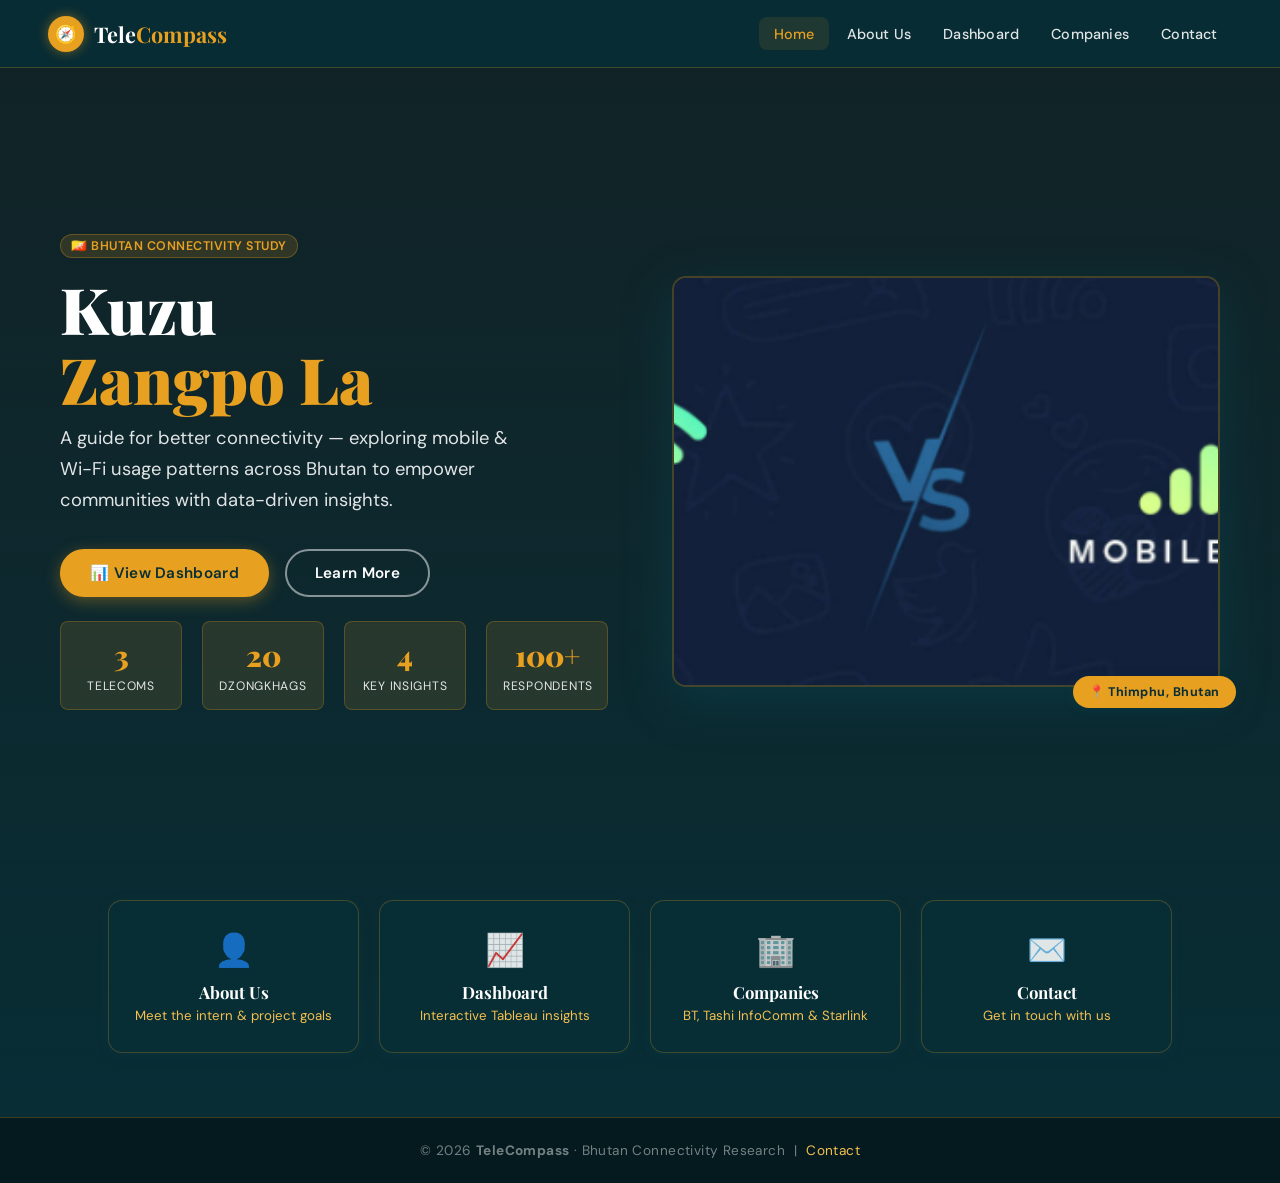
==== html.html @ af961ff7 "Add files via upload" ====
<!DOCTYPE html>
<html lang="en">
<head>
  <meta charset="UTF-8" />
  <meta name="viewport" content="width=device-width, initial-scale=1.0" />
  <title>TeleCompass — Bhutan Connectivity</title>
  <link rel="preconnect" href="https://fonts.googleapis.com" />
  <link rel="preconnect" href="https://fonts.gstatic.com" crossorigin />
  <link href="https://fonts.googleapis.com/css2?family=Playfair+Display:ital,wght@0,400;0,700;0,900;1,400&family=DM+Sans:wght@300;400;500;600&display=swap" rel="stylesheet" />

  <style>
    /* ═══════════════════════════════════════════════════════════
       TeleCompass — Single Page Application
       Aesthetic: Himalayan Altitude · Teal + Saffron + Glass
    ═══════════════════════════════════════════════════════════ */

    :root {
      --teal:        #0d4f5c;
      --teal-light:  #1a7a8a;
      --teal-dark:   #082e36;
      --gold:        #e8a020;
      --gold-light:  #f5c050;
      --cream:       #fdf6ec;
      --white:       #ffffff;
      --text-dark:   #0d1f24;
      --text-mid:    #2a4a52;
      --text-light:  rgba(255,255,255,0.88);
      --glass-bg:    rgba(8,46,54,0.74);
      --glass-border:rgba(232,160,32,0.25);
      --card-bg:     rgba(255,255,255,0.94);
      --shadow-sm:   0 2px 12px rgba(13,79,92,0.18);
      --shadow-md:   0 6px 28px rgba(13,79,92,0.28);
      --shadow-lg:   0 14px 48px rgba(13,79,92,0.38);
      --radius:      14px;
      --radius-sm:   8px;
      --nav-h:       68px;
      --t:           0.3s cubic-bezier(0.4,0,0.2,1);
    }

    *, *::before, *::after { box-sizing: border-box; margin: 0; padding: 0; }
    html { scroll-behavior: smooth; font-size: 16px; }



    
    body {
      font-family: 'DM Sans', sans-serif;
      color: var(--text-dark);
      background: var(--teal-dark);
      min-height: 100vh;
    }

    /* ── Global BG ── */
    .page-bg {
      min-height: 100vh;
      background:
        linear-gradient(to bottom, rgba(23, 27, 28, 0.62) 0%, rgba(8, 46, 54, 0.74) 100%),
        url(https://tse2.mm.bing.net/th/id/OIP.MQwV26GDpGXRkEuAFaYj3AHaE8?rs=1&pid=ImgDetMain&o=7&rm=3)
        center/cover no-repeat fixed;

    }

    /* ══════════════ NAVIGATION ══════════════ */
    nav {
      position: sticky; top: 0; z-index: 1000;
      height: var(--nav-h);
      background: rgba(8,46,54,0.92);
      backdrop-filter: blur(18px);
      -webkit-backdrop-filter: blur(18px);
      border-bottom: 1px solid var(--glass-border);
      display: flex; align-items: center;
      padding: 0 clamp(1rem,5vw,3rem); gap: 2rem;
    }
    .nav-brand {
      display: flex; align-items: center; gap: 0.6rem;
      text-decoration: none; flex-shrink: 0; cursor: pointer;
    }
    .nav-brand .ci {
      width: 36px; height: 36px; background: var(--gold); border-radius: 50%;
      display: flex; align-items: center; justify-content: center;
      font-size: 1.1rem; box-shadow: 0 0 12px rgba(232,160,32,0.45);
      transition: transform var(--t), box-shadow var(--t);
    }
    .nav-brand:hover .ci { transform: rotate(45deg); box-shadow: 0 0 22px rgba(232,160,32,0.7); }
    .nav-brand span { font-family:'Playfair Display',serif; font-size:1.35rem; font-weight:700; color:var(--white); }
    .nav-brand span em { color:var(--gold); font-style:normal; }

    .nav-links { display:flex; gap:0.2rem; list-style:none; margin-left:auto; align-items:center; }
    .nav-links li button {
      display:block; padding:0.45rem 0.9rem; color:var(--text-light);
      background:none; border:none; font-family:'DM Sans',sans-serif;
      font-size:0.9rem; font-weight:500;
      border-radius:var(--radius-sm); transition:color var(--t),background var(--t);
      cursor:pointer; letter-spacing:0.015em;
    }
    .nav-links li button:hover,
    .nav-links li button.active { color:var(--gold); background:rgba(232,160,32,0.1); }

    .nav-toggle {
      display:none; flex-direction:column; gap:5px; cursor:pointer;
      margin-left:auto; padding:6px; background:none; border:none;
    }
    .nav-toggle span { display:block; width:24px; height:2px; background:var(--white); border-radius:2px; transition:all var(--t); }

    /* ══════════════ PAGE SECTIONS ══════════════ */
    .page { display:none; animation: fadeUp 0.55s ease both; }
    .page.active { display:block; }

    @keyframes fadeUp {
      from { opacity:0; transform:translateY(22px); }
      to   { opacity:1; transform:translateY(0); }
    }

    .section {
      padding: clamp(3rem,7vw,5rem) clamp(1rem,5vw,3rem);
      max-width: 1160px; margin: 0 auto; width: 100%;
    }

    .page-hero {
      padding: clamp(3rem,6vw,4.5rem) clamp(1rem,5vw,3rem) 2rem;
      max-width: 1160px; margin: 0 auto;
    }

    .section-title {
      font-family:'Playfair Display',serif;
      font-size: clamp(1.8rem,4vw,2.8rem);
      font-weight:700; color:var(--white); margin-bottom:0.5rem; line-height:1.2;
    }

    .divider { width:56px; height:3px; background:linear-gradient(90deg,var(--gold),var(--gold-light)); border-radius:2px; margin-bottom:2rem; }

    /* ══════════════ CARDS ══════════════ */
    .glass-card {
      background: var(--glass-bg);
      border: 1px solid var(--glass-border);
      border-radius: var(--radius);
      backdrop-filter: blur(12px); -webkit-backdrop-filter: blur(12px);
      padding: clamp(1.5rem,4vw,2.5rem);
      box-shadow: var(--shadow-md); color: var(--text-light);
      transition: transform var(--t), box-shadow var(--t);
    }
    .glass-card:hover { transform:translateY(-4px); box-shadow:var(--shadow-lg); }

    .white-card {
      background: var(--card-bg); border-radius: var(--radius);
      padding: clamp(1.5rem,4vw,2.5rem); box-shadow: var(--shadow-md); color:var(--text-dark);
      transition: transform var(--t), box-shadow var(--t);
    }
    .white-card:hover { transform:translateY(-4px); box-shadow:var(--shadow-lg); }

    /* ══════════════ BUTTONS ══════════════ */
    .btn {
      display:inline-flex; align-items:center; gap:0.5rem;
      padding:0.75rem 1.75rem; font-family:'DM Sans',sans-serif;
      font-size:0.95rem; font-weight:600; border-radius:50px;
      text-decoration:none; cursor:pointer; border:2px solid transparent;
      transition:all var(--t); letter-spacing:0.02em;
    }
    .btn-gold { background:var(--gold); color:var(--teal-dark); border-color:var(--gold); box-shadow:0 4px 16px rgba(232,160,32,0.35); }
    .btn-gold:hover { background:var(--gold-light); border-color:var(--gold-light); transform:translateY(-2px); box-shadow:0 8px 24px rgba(232,160,32,0.5); }
    .btn-outline { background:transparent; color:var(--white); border-color:rgba(255,255,255,0.5); }
    .btn-outline:hover { background:rgba(255,255,255,0.1); border-color:var(--gold); color:var(--gold); transform:translateY(-2px); }
    .btn-teal { background:var(--teal-light); color:var(--white); border-color:var(--teal-light); }
    .btn-teal:hover { background:var(--teal); border-color:var(--teal); transform:translateY(-2px); }

    /* ══════════════ BADGE ══════════════ */
    .badge {
      display:inline-block; padding:0.2rem 0.65rem;
      background:rgba(232,160,32,0.15); color:var(--gold);
      border:1px solid rgba(232,160,32,0.3); border-radius:50px;
      font-size:0.78rem; font-weight:600; letter-spacing:0.04em; text-transform:uppercase;
    }

    /* ══════════════ STATS ══════════════ */
    .stat-row { display:flex; gap:1.25rem; flex-wrap:wrap; margin:1.5rem 0; }
    .stat-box {
      flex:1; min-width:110px; background:rgba(232,160,32,0.12);
      border:1px solid rgba(232,160,32,0.25); border-radius:var(--radius-sm);
      padding:0.9rem 1rem; text-align:center;
    }
    .stat-box .num { font-family:'Playfair Display',serif; font-size:1.8rem; font-weight:900; color:var(--gold); display:block; }
    .stat-box .lbl { font-size:0.76rem; color:var(--text-light); text-transform:uppercase; letter-spacing:0.06em; }

    /* ══════════════ HIGHLIGHT LIST ══════════════ */
    .highlight-list { list-style:none; display:flex; flex-direction:column; gap:0.85rem; }
    .highlight-list li { display:flex; align-items:flex-start; gap:0.75rem; font-size:0.97rem; line-height:1.55; color:var(--text-mid); }
    .highlight-list li::before { content:'◆'; color:var(--gold); font-size:0.65rem; margin-top:0.42rem; flex-shrink:0; }

    /* ══════════════ TWO-COL ══════════════ */
    .two-col { display:grid; grid-template-columns:1fr 1fr; gap:2rem; }

    /* ══════════════ HERO ══════════════ */
    .hero {
      min-height: calc(100vh - var(--nav-h));
      display:flex; align-items:center;
      padding: clamp(3rem,8vw,6rem) clamp(1rem,5vw,3rem);
    }
    .hero-inner {
      max-width:1160px; margin:0 auto; width:100%;
      display:grid; grid-template-columns:1fr 1fr; gap:4rem; align-items:center;
    }
    .hero-text h1 {
      font-family:'Playfair Display',serif;
      font-size:clamp(2.5rem,6vw,4rem); font-weight:900;
      color:var(--white); line-height:1.1; margin-bottom:0.5rem;
    }
    .hero-text h1 em { color:var(--gold); font-style:normal; display:block; }
    .hero-text .subtitle { font-size:clamp(1rem,2vw,1.15rem); color:var(--text-light); margin-bottom:2rem; line-height:1.7; max-width:460px; }
    .hero-image { position:relative; }
    .hero-image img { width:100%; border-radius:var(--radius); box-shadow:var(--shadow-lg); object-fit:cover; aspect-ratio:4/3; border:2px solid var(--glass-border); }
    .hero-image .img-caption {
      position:absolute; bottom:-1rem; right:-1rem;
      background:var(--gold); color:var(--teal-dark);
      padding:0.5rem 1rem; border-radius:50px; font-size:0.78rem;
      font-weight:700; letter-spacing:0.04em; box-shadow:var(--shadow-sm);
    }

    /* ══════════════ QUICK-LINKS GRID ══════════════ */
    .qlinks { display:grid; grid-template-columns:repeat(auto-fit,minmax(200px,1fr)); gap:1.25rem; }
    .qlink-card {
      background:var(--glass-bg); border:1px solid var(--glass-border);
      border-radius:var(--radius); backdrop-filter:blur(12px);
      padding:1.75rem 1.5rem; text-align:center; cursor:pointer;
      box-shadow:var(--shadow-sm); transition:transform var(--t),box-shadow var(--t),background var(--t);
      color:var(--text-light); text-decoration:none; display:block;
    }
    .qlink-card:hover { transform:translateY(-5px); box-shadow:var(--shadow-lg); background:rgba(8,46,54,0.88); }
    .qlink-card .q-icon { font-size:2rem; margin-bottom:0.6rem; }
    .qlink-card .q-title { font-family:'Playfair Display',serif; font-size:1.05rem; font-weight:700; color:var(--white); margin-bottom:0.3rem; }
    .qlink-card .q-sub { font-size:0.83rem; color:var(--gold-light); }

    /* ══════════════ COMPANY CARDS ══════════════ */
    .company-grid { display:grid; grid-template-columns:repeat(auto-fit,minmax(270px,1fr)); gap:1.5rem; margin-bottom:2.5rem; }
    .company-card {
      background:var(--card-bg); border-radius:var(--radius);
      padding:1.75rem; box-shadow:var(--shadow-sm); border-top:4px solid var(--gold);
      transition:transform var(--t),box-shadow var(--t);
    }
    .company-card:hover { transform:translateY(-5px); box-shadow:var(--shadow-md); }
    .company-card .co-icon {
      width:52px; height:52px;
      background:linear-gradient(135deg,var(--teal),var(--teal-light));
      border-radius:12px; display:flex; align-items:center; justify-content:center;
      font-size:1.5rem; margin-bottom:1rem; box-shadow:var(--shadow-sm);
    }
    .company-card h3 { font-family:'Playfair Display',serif; font-size:1.1rem; font-weight:700; color:var(--teal-dark); margin-bottom:0.4rem; }
    .company-card p { font-size:0.88rem; color:var(--text-mid); line-height:1.55; }
    .tag-row { display:flex; gap:0.45rem; flex-wrap:wrap; margin-top:1rem; padding-top:1rem; border-top:1px solid rgba(13,79,92,0.1); }

    /* ══════════════ TABLEAU ══════════════ */
    .tableau-wrapper {
      width:100%; border-radius:var(--radius); overflow:hidden;
      box-shadow:var(--shadow-lg); border:1px solid var(--glass-border);
      background:var(--white); min-height:600px;
    }
    .tableau-wrapper iframe { width:100%; height:600px; border:none; display:block; }

    /* ══════════════ FORMS ══════════════ */
    .form-group { display:flex; flex-direction:column; gap:0.4rem; margin-bottom:1.2rem; }
    .form-group label { font-size:0.82rem; font-weight:600; color:var(--teal); text-transform:uppercase; letter-spacing:0.06em; }
    .form-group input,.form-group select,.form-group textarea {
      padding:0.75rem 1rem; border:1.5px solid rgba(13,79,92,0.2);
      border-radius:var(--radius-sm); font-family:'DM Sans',sans-serif;
      font-size:0.95rem; color:var(--text-dark); background:rgba(255,255,255,0.85);
      outline:none; transition:border-color var(--t),box-shadow var(--t);
    }
    .form-group input:focus,.form-group select:focus,.form-group textarea:focus {
      border-color:var(--teal-light); box-shadow:0 0 0 3px rgba(26,122,138,0.15); background:var(--white);
    }
    .form-group textarea { resize:vertical; min-height:120px; }
    .radio-group { display:flex; flex-direction:column; gap:0.5rem; }
    .radio-group label { display:flex; align-items:center; gap:0.6rem; font-size:0.93rem; color:var(--text-dark); font-weight:400; text-transform:none; letter-spacing:0; cursor:pointer; }
    .radio-group input { accent-color:var(--teal-light); }
    .success-msg {
      display:none; background:rgba(13,79,92,0.08); border:1.5px solid var(--teal-light);
      border-radius:var(--radius-sm); padding:0.9rem 1.2rem; color:var(--teal);
      font-weight:500; font-size:0.95rem; margin-top:1rem;
    }

    /* ══════════════ TABLE ══════════════ */
    .comp-table { width:100%; border-collapse:collapse; font-size:0.9rem; color:var(--text-light); min-width:520px; }
    .comp-table thead tr { border-bottom:1px solid var(--glass-border); }
    .comp-table th { text-align:left; padding:0.65rem 1rem; color:var(--gold); font-weight:600; text-transform:uppercase; font-size:0.76rem; letter-spacing:0.06em; }
    .comp-table td { padding:0.65rem 1rem; border-bottom:1px solid rgba(255,255,255,0.06); }

    /* ══════════════ VIZ STAT CARDS ══════════════ */
    .viz-grid { display:grid; grid-template-columns:repeat(auto-fit,minmax(170px,1fr)); gap:1rem; margin-bottom:2rem; }
    .viz-card { background:var(--card-bg); border-radius:var(--radius-sm); padding:1.25rem; text-align:center; border-top:3px solid var(--gold); }
    .viz-card .vnum { font-family:'Playfair Display',serif; font-size:2rem; font-weight:900; color:var(--teal-dark); }
    .viz-card .vlbl { font-size:0.8rem; color:var(--text-mid); text-transform:uppercase; letter-spacing:0.05em; margin-top:0.2rem; }

    /* ══════════════ FOOTER ══════════════ */
    footer {
      background:rgba(5,26,30,0.96); border-top:1px solid var(--glass-border);
      padding:1.5rem clamp(1rem,5vw,3rem); text-align:center;
      color:rgba(255,255,255,0.45); font-size:0.85rem; letter-spacing:0.03em;
    }
    footer span { color:var(--gold-light); cursor:pointer; }
    footer span:hover { color:var(--gold); text-decoration:underline; }

    /* ══════════════ RESPONSIVE ══════════════ */
    @media(max-width:900px){
      .hero-inner { grid-template-columns:1fr; gap:2.5rem; }
      .two-col { grid-template-columns:1fr; }
    }
    @media(max-width:680px){
      .nav-links {
        display:none; flex-direction:column;
        position:absolute; top:var(--nav-h); left:0; right:0;
        background:rgba(8,46,54,0.97); padding:1rem;
        border-bottom:1px solid var(--glass-border); gap:0.15rem;
      }
      .nav-links.open { display:flex; }
      .nav-links li button { padding:0.75rem 1rem; font-size:1rem; width:100%; text-align:left; }
      .nav-toggle { display:flex; }
      nav { position:relative; }
    }

    /* scroll padding for sticky nav */
    html { scroll-padding-top: var(--nav-h); }
  </style>
</head>
<body>
<div class="page-bg">

  <!-- ══════════════ NAVBAR ══════════════ -->
  <nav id="mainNav">
    <div class="nav-brand" onclick="showPage('home')">
      <div class="ci">🧭</div>
      <span>Tele<em>Compass</em></span>
    </div>

    <button class="nav-toggle" id="navToggle" aria-label="Toggle menu">
      <span></span><span></span><span></span>
    </button>

    <ul class="nav-links" id="navLinks">
        <li><button onclick="showPage('home')" id="nav-home" class="active">Home</button></li>
        <li><button onclick="showPage('about')" id="nav-about">About Us</button></li>
        <li><button onclick="showPage('dashboard')" id="nav-dashboard">Dashboard</button></li>
        <li><button onclick="showPage('company')" id="nav-company">Companies</button></li>
        <li><button onclick="showPage('contact')" id="nav-contact">Contact</button></li>
    </ul>
  </nav>

  <main>

    <!-- ══════════════ HOME PAGE ══════════════ -->
    <div class="page active" id="page-home">

      <section class="hero">
        <div class="hero-inner">
          <div class="hero-text">
            <span class="badge" style="margin-bottom:1rem; display:inline-block;">🇧🇹 Bhutan Connectivity Study</span>
            <h1>Kuzu <em>Zangpo La</em></h1>
            <p class="subtitle">A guide for better connectivity — exploring mobile &amp; Wi-Fi usage patterns across Bhutan to empower communities with data-driven insights.</p>
            <div style="display:flex; gap:1rem; flex-wrap:wrap;">
              <button class="btn btn-gold" onclick="showPage('dashboard')">📊 View Dashboard</button>
              <button class="btn btn-outline" onclick="showPage('about')">Learn More</button>
            </div>
            <div class="stat-row">
              <div class="stat-box"><span class="num">3</span><span class="lbl">Telecoms</span></div>
              <div class="stat-box"><span class="num">20</span><span class="lbl">Dzongkhags</span></div>
              <div class="stat-box"><span class="num">4</span><span class="lbl">Key Insights</span></div>
              <div class="stat-box"><span class="num">100+</span><span class="lbl">Respondents</span></div>
            </div>
          </div>
        <div class="hero-image">
            <img src="img3.png" alt="teleBhutan">
            <div class="img-caption">📍 Thimphu, Bhutan</div>
            </div>
        </div>
      </section>

      <section class="section" style="padding-top:0; padding-bottom:4rem;">
        <div class="qlinks">
          <div class="qlink-card" onclick="showPage('about')">
            <div class="q-icon">👤</div>
            <div class="q-title">About Us</div>
            <div class="q-sub">Meet the intern &amp; project goals</div>
          </div>
          <div class="qlink-card" onclick="showPage('dashboard')">
            <div class="q-icon">📈</div>
            <div class="q-title">Dashboard</div>
            <div class="q-sub">Interactive Tableau insights</div>
          </div>
          <div class="qlink-card" onclick="showPage('company')">
            <div class="q-icon">🏢</div>
            <div class="q-title">Companies</div>
            <div class="q-sub">BT, Tashi InfoComm &amp; Starlink</div>
          </div>
          <div class="qlink-card" onclick="showPage('contact')">
            <div class="q-icon">✉️</div>
            <div class="q-title">Contact</div>
            <div class="q-sub">Get in touch with us</div>
          </div>
        </div>
      </section>
    </div>

    <!-- ══════════════ ABOUT PAGE ══════════════ -->
    <div class="page" id="page-about">
      <div class="page-hero">
        <span class="badge">👤 About Us</span>
        <h1 class="section-title" style="margin-top:0.75rem;">Meet the Project</h1>
        <div class="divider"></div>
      </div>

      <section class="section" style="padding-top:0;">
        <div class="two-col">

          <!-- About Me Glass Card -->
          <div class="glass-card">
            <div style="display:flex; align-items:center; gap:1rem; margin-bottom:1.5rem;">
              <div style="width:60px;height:60px;border-radius:50%;background:linear-gradient(135deg,var(--gold),var(--gold-light));display:flex;align-items:center;justify-content:center;font-size:1.6rem;flex-shrink:0;box-shadow:0 0 16px rgba(232,160,32,0.4);">🎓</div>
              <div>
                <div style="font-family:'Playfair Display',serif;font-size:1.3rem;font-weight:700;color:var(--white);">Intern Researcher</div>
                <div style="color:var(--gold-light);font-size:0.82rem;letter-spacing:0.04em;text-transform:uppercase;">Connectivity &amp; Analytics Division</div>
              </div>
            </div>
            <p style="line-height:1.75;margin-bottom:1.2rem;color:var(--text-light);">
              As part of an internship programme, this project investigates the current state of telecommunications and internet connectivity across Bhutan. The work combines survey data, field observations, and interactive visualisations to surface actionable insights for policymakers, service providers, and communities alike.
            </p>
            <p style="line-height:1.75;color:var(--text-light);">
              Guided by the principle of <em style="color:var(--gold-light);">Gross National Happiness</em>, the research aims to bridge the digital divide and ensure equitable access to modern connectivity throughout all 20 dzongkhags — from bustling Thimphu to the most remote highland villages.
            </p>
            <div class="stat-row" style="margin-top:1.75rem;">
              <div class="stat-box"><span class="num">20</span><span class="lbl">Dzongkhags</span></div>
              <div class="stat-box"><span class="num">500+</span><span class="lbl">Respondents</span></div>
              <div class="stat-box"><span class="num">2026</span><span class="lbl">Study Year</span></div>
            </div>
          </div>

          <!-- Project Highlights White Card -->
          <div class="white-card">
            <div style="display:flex;align-items:center;gap:0.75rem;margin-bottom:1.5rem;">
              <div style="width:44px;height:44px;border-radius:10px;background:linear-gradient(135deg,var(--teal),var(--teal-light));display:flex;align-items:center;justify-content:center;font-size:1.2rem;">🏔️</div>
              <h2 style="font-family:'Playfair Display',serif;font-size:1.4rem;color:var(--teal-dark);">Project Highlights</h2>
            </div>
            <ul class="highlight-list">
              <li><div><strong style="display:block;margin-bottom:0.2rem;color:var(--teal-dark);">Understanding Mobile &amp; Wi-Fi Usage Patterns</strong>Mapping how citizens across urban and rural Bhutan access the internet — what devices they use, how frequently, and for what purposes.</div></li>
              <li><div><strong style="display:block;margin-bottom:0.2rem;color:var(--teal-dark);">Analysing Customer Satisfaction</strong>Measuring satisfaction levels with service quality, network reliability, and pricing across Bhutan Telecom, Tashi InfoComm, and Starlink.</div></li>
              <li><div><strong style="display:block;margin-bottom:0.2rem;color:var(--teal-dark);">Creating a Responsive Dashboard for Insights</strong>Building an interactive Tableau-powered dashboard that enables stakeholders to explore data visually, filter by region, and spot trends at a glance.</div></li>
              <li><div><strong style="display:block;margin-bottom:0.2rem;color:var(--teal-dark);">Sharing Recommendations for Better Connectivity</strong>Translating data into practical recommendations — from infrastructure expansion priorities to customer experience improvements and policy proposals.</div></li>
            </ul>
            <div style="margin-top:2rem;padding-top:1.25rem;border-top:1px solid rgba(13,79,92,0.1);">
              <button class="btn btn-teal" onclick="showPage('dashboard')" style="font-size:0.9rem;">📊 Explore the Dashboard →</button>
            </div>
          </div>

        </div>
      </section>

      <section class="section" style="padding-top:0;padding-bottom:4rem;">
        <div class="glass-card" style="text-align:center;padding:2.5rem;">
          <div style="font-size:2.5rem;margin-bottom:1rem;">🧭</div>
          <h2 style="font-family:'Playfair Display',serif;font-size:1.7rem;color:var(--white);margin-bottom:0.75rem;">Our Mission</h2>
          <p style="max-width:640px;margin:0 auto;color:var(--text-light);line-height:1.75;font-size:1rem;">
            To provide Bhutan's telecom ecosystem with a clear, data-driven compass — helping every stakeholder navigate toward a more connected, equitable, and prosperous digital future in harmony with the values of Gross National Happiness.
          </p>
        </div>
      </section>
    </div>

    <!-- ══════════════ DASHBOARD PAGE ══════════════ -->
    <div class="page" id="page-dashboard">
      <div class="page-hero">
        <span class="badge">📊 Live Analytics</span>
        <h1 class="section-title" style="margin-top:0.75rem;">Connectivity Dashboard</h1>
        <p style="color:var(--text-light);margin-bottom:0.5rem;">Explore Bhutan's mobile &amp; Wi-Fi usage patterns, satisfaction scores, and coverage data through our interactive Tableau visualisation.</p>
        <div class="divider"></div>
      </div>

      <section class="section" style="padding-top:0; max-width:1300px;">
        <div class="viz-grid">
          <div class="viz-card"><div class="vnum">74%</div><div class="vlbl">Mobile Internet Penetration</div></div>
          <div class="viz-card"><div class="vnum">3.8★</div><div class="vlbl">Avg. Customer Satisfaction</div></div>
          <div class="viz-card"><div class="vnum">61%</div><div class="vlbl">Urban Wi-Fi Coverage</div></div>
          <div class="viz-card"><div class="vnum">29%</div><div class="vlbl">Rural Broadband Access</div></div>
          <div class="viz-card"><div class="vnum">3</div><div class="vlbl">Active Telecom Providers</div></div>
        </div>

        <div class="glass-card" style="padding:1.5rem;margin-bottom:2rem;">
          <div style="display:flex;align-items:center;justify-content:space-between;margin-bottom:1.25rem;flex-wrap:wrap;gap:0.75rem;">
            <div>
              <h2 style="font-family:'Playfair Display',serif;font-size:1.35rem;color:var(--white);">📡 Bhutan Connectivity — Interactive View</h2>
              <p style="color:var(--text-light);font-size:0.88rem;margin-top:0.2rem;">Powered by Tableau Public · Use filters to drill down by region, provider, or metric</p>
            </div>
            <span class="badge">Live Data</span>
          </div>
          <div class="tableau-wrapper">

            <iframe
              src="https://public.tableau.com/views/internetservicedashboard2/Story1?:showVizHome=no&:embed=y"
              title="Bhutan Connectivity Dashboard"
              allowfullscreen>
            </iframe>
          </div>
          <p style="color:rgba(255,255,255,0.4);font-size:0.76rem;margin-top:0.75rem;text-align:right;">ⓘ Replace the iframe src with your published Tableau Public workbook URL.</p>
        </div>

        <h2 class="section-title" style="font-size:1.5rem;margin-bottom:1.5rem;">Key Findings</h2>
        <div style="display:grid;grid-template-columns:repeat(auto-fit,minmax(240px,1fr));gap:1.25rem;padding-bottom:4rem;">
          <div class="white-card"><div style="font-size:1.75rem;margin-bottom:0.75rem;">📱</div><h3 style="font-family:'Playfair Display',serif;color:var(--teal-dark);margin-bottom:0.5rem;">Mobile Dominance</h3><p style="font-size:0.9rem;color:var(--text-mid);line-height:1.6;">Over 74% of Bhutanese access the internet primarily via mobile devices, with 4G/LTE being the most used standard in urban centres.</p></div>
          <div class="white-card"><div style="font-size:1.75rem;margin-bottom:0.75rem;">🌄</div><h3 style="font-family:'Playfair Display',serif;color:var(--teal-dark);margin-bottom:0.5rem;">Rural Gap</h3><p style="font-size:0.9rem;color:var(--text-mid);line-height:1.6;">Rural broadband access remains at 29%, revealing a significant urban-rural divide that Starlink's satellite service may help bridge in remote dzongkhags.</p></div>
          <div class="white-card"><div style="font-size:1.75rem;margin-bottom:0.75rem;">⭐</div><h3 style="font-family:'Playfair Display',serif;color:var(--teal-dark);margin-bottom:0.5rem;">Satisfaction Trends</h3><p style="font-size:0.9rem;color:var(--text-mid);line-height:1.6;">Average satisfaction scores hover around 3.8/5, with network reliability and affordable pricing cited as the top improvement priorities.</p></div>
          <div class="white-card"><div style="font-size:1.75rem;margin-bottom:0.75rem;">🚀</div><h3 style="font-family:'Playfair Display',serif;color:var(--teal-dark);margin-bottom:0.5rem;">Growth Opportunity</h3><p style="font-size:0.9rem;color:var(--text-mid);line-height:1.6;">With Bhutan's Digital Drukyul initiative, strong government support exists for expanding fibre and 5G infrastructure, presenting a clear growth runway.</p></div>
        </div>
      </section>
    </div>

    <!-- ══════════════ COMPANY PAGE ══════════════ -->
    <div class="page" id="page-company">
      <div class="page-hero">
        <span class="badge">🏢 Telecom Providers</span>
        <h1 class="section-title" style="margin-top:0.75rem;">Bhutan's Telecom Landscape</h1>
        <p style="color:var(--text-light);margin-bottom:0.5rem;">Three key players shaping connectivity across the Kingdom of Bhutan.</p>
        <div class="divider"></div>
      </div>

      <section class="section" style="padding-top:0;">
        <div class="company-grid">

          <article class="company-card">
            <div class="co-icon">📡</div>
            <h3>Bhutan Telecom Limited</h3>
            <span class="badge" style="margin-bottom:0.75rem;display:inline-block;">State-Owned · Est. 2000</span>
            <p>The national telecommunications company and primary internet service provider in Bhutan. Bhutan Telecom offers fixed-line, mobile (B-Mobile), and broadband services across all 20 dzongkhags, with the widest infrastructure network in the country.</p>
            <div class="tag-row"><span class="badge">4G LTE</span><span class="badge">Fibre</span><span class="badge">Fixed-Line</span></div>
          </article>

          <article class="company-card">
            <div class="co-icon">📶</div>
            <h3>Tashi InfoComm Pvt Ltd</h3>
            <span class="badge" style="margin-bottom:0.75rem;display:inline-block;">Private · Est. 2008</span>
            <p>Bhutan's first and only private telecom operator, operating under the brand <em>TashiCell</em>. Tashi InfoComm has driven competitive pricing and expanded mobile services, particularly in urban areas such as Thimphu and Phuentsholing.</p>
            <div class="tag-row"><span class="badge">4G LTE</span><span class="badge">TashiCell</span><span class="badge">Competitive Pricing</span></div>
          </article>

          <article class="company-card">
            <div class="co-icon">🛸</div>
            <h3>Starlink</h3>
            <span class="badge" style="margin-bottom:0.75rem;display:inline-block;">Global · SpaceX LEO Satellite</span>
            <p>SpaceX's low-Earth orbit satellite internet service, increasingly available in Bhutan as an alternative for remote and high-altitude areas. Starlink offers high-speed, low-latency connectivity ideal for Bhutan's mountainous terrain.</p>
            <div class="tag-row"><span class="badge">Satellite</span><span class="badge">Rural Focus</span><span class="badge">LEO</span></div>
          </article>

        </div>

        <!-- Comparison Table -->
        <div class="glass-card" style="overflow-x:auto;margin-bottom:2.5rem;">
          <h2 style="font-family:'Playfair Display',serif;font-size:1.3rem;color:var(--white);margin-bottom:1.25rem;">Quick Comparison</h2>
          <table class="comp-table">
            <thead><tr>
              <th>Provider</th><th>Type</th><th>Coverage</th><th>Strength</th>
            </tr></thead>
            <tbody>
              <tr><td><strong>Bhutan Telecom</strong></td><td>State / Mobile / Fixed</td><td>Nationwide</td><td>Widest infrastructure</td></tr>
              <tr><td><strong>Tashi InfoComm</strong></td><td>Private / Mobile</td><td>Urban + growing rural</td><td>Competitive pricing</td></tr>
              <tr><td><strong>Starlink</strong></td><td>Satellite</td><td>Remote / High-altitude</td><td>Low-latency satellite</td></tr>
            </tbody>
          </table>
        </div>

        <!-- Quiz Form -->
        <div class="white-card" style="margin-bottom:4rem;">
          <div style="display:flex;align-items:center;gap:0.75rem;margin-bottom:0.5rem;">
            <div style="width:40px;height:40px;background:var(--gold);border-radius:10px;display:flex;align-items:center;justify-content:center;font-size:1.1rem;">🗺️</div>
            <h2 style="font-family:'Playfair Display',serif;font-size:1.4rem;color:var(--teal-dark);">Help Us Find Your Best Provider</h2>
          </div>
          <p style="color:var(--text-mid);font-size:0.9rem;margin-bottom:1.75rem;">Answer three quick questions and we'll suggest the most suitable telecom option for you.</p>

          <div class="two-col" style="gap:1.5rem;">
            <div class="form-group">
              <label>Your Location</label>
              <div class="radio-group">
                <label><input type="radio" name="location" value="urban" /> Urban area (Thimphu, Phuentsholing, etc.)</label>
                <label><input type="radio" name="location" value="semi" /> Semi-urban (Dzongkhag town)</label>
                <label><input type="radio" name="location" value="rural" /> Rural / Remote / High-altitude</label>
              </div>
            </div>
            <div class="form-group">
              <label>Primary Purpose</label>
              <div class="radio-group">
                <label><input type="radio" name="purpose" value="social" /> Social media &amp; browsing</label>
                <label><input type="radio" name="purpose" value="work" /> Remote work / Video calls</label>
                <label><input type="radio" name="purpose" value="business" /> Business / Enterprise</label>
                <label><input type="radio" name="purpose" value="gaming" /> Streaming &amp; gaming</label>
              </div>
            </div>
          </div>

          <div class="form-group" style="margin-top:0.5rem;">
            <label>Occupation</label>
            <select id="occupation">
              <option value="" disabled selected>Select your occupation…</option>
              <option value="student">Student</option>
              <option value="civil">Civil Servant / Government</option>
              <option value="private">Private Sector Employee</option>
              <option value="farmer">Farmer / Self-employed</option>
              <option value="entrepreneur">Entrepreneur / Business Owner</option>
              <option value="other">Other</option>
            </select>
          </div>

          <div style="display:flex;gap:1rem;flex-wrap:wrap;margin-top:1.5rem;">
            <button class="btn btn-gold" onclick="submitQuiz()">🔍 Find My Provider</button>
            <button class="btn btn-outline" onclick="resetQuiz()" style="color:var(--teal-dark);border-color:var(--teal);">↩ Start Over</button>
            <button class="btn btn-teal" onclick="showPage('home')">🏠 Return Home</button>
          </div>

          <div class="success-msg" id="quizResult"></div>
        </div>
      </section>
    </div>

    <!-- ══════════════ CONTACT PAGE ══════════════ -->
    <div class="page" id="page-contact">
      <div class="page-hero">
        <span class="badge">✉️ Get in Touch</span>
        <h1 class="section-title" style="margin-top:0.75rem;">Contact Us</h1>
        <p style="color:var(--text-light);margin-bottom:0.5rem;">Have questions about the research, the dashboard, or Bhutan's connectivity landscape? We'd love to hear from you.</p>
        <div class="divider"></div>
      </div>

      <section class="section" style="padding-top:0;padding-bottom:4rem;">
        <div class="two-col">

          <!-- Contact Form -->
          <div class="white-card">
            <h2 style="font-family:'Playfair Display',serif;font-size:1.4rem;color:var(--teal-dark);margin-bottom:0.25rem;">Send a Message</h2>
            <p style="color:var(--text-mid);font-size:0.88rem;margin-bottom:1.75rem;">Fill in the form and we'll respond within 2 business days.</p>

            <div class="form-group">
              <label for="cname">Full Name</label>
              <input type="text" id="cname" placeholder="e.g. Tshering Wangchuk" />
            </div>
            <div class="form-group">
              <label for="cemail">Email Address</label>
              <input type="email" id="cemail" placeholder="your@email.com" />
            </div>
            <div class="form-group">
              <label for="ctopic">Topic</label>
              <select id="ctopic">
                <option value="" disabled selected>Select a topic…</option>
                <option value="general">General Inquiry</option>
                <option value="research">Research Collaboration</option>
                <option value="dashboard">Dashboard / Data</option>
                <option value="telecom">Telecom Feedback</option>
                <option value="media">Media &amp; Press</option>
                <option value="other">Other</option>
              </select>
            </div>
            <div class="form-group">
              <label for="cmsg">Your Message</label>
              <textarea id="cmsg" placeholder="Tell us what's on your mind…"></textarea>
            </div>

            <button class="btn btn-gold" id="submitContactBtn" onclick="handleContact()" style="width:100%;justify-content:center;">Send Message ✈️</button>
            <div class="success-msg" id="contactSuccess">✅ Thank you! Your message has been received. We'll be in touch soon.</div>
          </div>

          <!-- Sidebar -->
          <div style="display:flex;flex-direction:column;gap:1.25rem;">
            <div class="glass-card">
              <div style="font-size:1.5rem;margin-bottom:0.75rem;">📍</div>
              <h3 style="font-family:'Playfair Display',serif;font-size:1.1rem;color:var(--white);margin-bottom:0.4rem;">Location</h3>
              <p style="color:var(--text-light);font-size:0.9rem;line-height:1.6;">Tsirang Dzongkhag<br/>Bhutan 🇧🇹</p>
            </div>
            <div class="glass-card">
              <div style="font-size:1.5rem;margin-bottom:0.75rem;">🕐</div>
              <h3 style="font-family:'Playfair Display',serif;font-size:1.1rem;color:var(--white);margin-bottom:0.4rem;">Response Time</h3>
              <p style="color:var(--text-light);font-size:0.9rem;line-height:1.6;">We aim to reply within <strong style="color:var(--gold-light);">2 business days</strong>. For urgent matters, please mention it in your topic.</p>
            </div>
            <div class="glass-card">
              <div style="font-size:1.5rem;margin-bottom:0.75rem;">🔗</div>
              <h3 style="font-family:'Playfair Display',serif;font-size:1.1rem;color:var(--white);margin-bottom:0.75rem;">Quick Links</h3>
              <div style="display:flex;flex-direction:column;gap:0.5rem;">
                <button class="btn btn-outline" onclick="showPage('dashboard')" style="font-size:0.88rem;padding:0.55rem 1rem;">📊 View Dashboard</button>
                <button class="btn btn-outline" onclick="showPage('company')" style="font-size:0.88rem;padding:0.55rem 1rem;">🏢 Company Info</button>
                <button class="btn btn-outline" onclick="showPage('about')" style="font-size:0.88rem;padding:0.55rem 1rem;">👤 About the Project</button>
              </div>
            </div>
          </div>

        </div>
      </section>
    </div>

  </main>
<!-- ══════════════ FOOTER ══════════════ -->
<footer>
  © 2026 <strong>TeleCompass</strong> · Bhutan Connectivity Research &nbsp;|&nbsp;
  <span onclick="showPage('contact')">Contact</span>
</footer>

</div> <!-- Closing main container -->

<script>
  // ── Navigation (mobile menu toggle) ──
  const navToggle = document.getElementById('navToggle');
  const navLinks  = document.getElementById('navLinks');
  if (navToggle && navLinks) {
    navToggle.addEventListener('click', () => navLinks.classList.toggle('open'));
  }

  // ── Page Router ──
  const pages = ['home','about','dashboard','company','contact'];

  function showPage(id) {
    pages.forEach(p => {
      const pg  = document.getElementById('page-' + p);
      const btn = document.getElementById('nav-' + p);
      if (pg)  pg.classList.remove('active');
      if (btn) btn.classList.remove('active');
    });
    const target = document.getElementById('page-' + id);
    const navBtn = document.getElementById('nav-' + id);
    if (target) target.classList.add('active');
    if (navBtn) navBtn.classList.add('active');
    if (navLinks) navLinks.classList.remove('open');
    window.scrollTo({ top: 0, behavior: 'smooth' });
  }

  // ── Contact Form ──
  function handleContact() {
    const name  = document.getElementById('cname')?.value.trim();
    const email = document.getElementById('cemail')?.value.trim();
    const topic = document.getElementById('ctopic')?.value;
    const msg   = document.getElementById('cmsg')?.value.trim();
    
    if (!name || !email || !topic || !msg) {
      alert('Please fill in all fields before submitting.');
      return;
    }

    const successEl = document.getElementById('contactSuccess');
    if (successEl) successEl.style.display = 'block';

    const btn = document.getElementById('submitContactBtn');
    if (btn) {
      btn.textContent = '✅ Sent!';
      btn.disabled = true;
    }
  }
  
  // ── Company Quiz ──
  function submitQuiz() {
    const loc  = document.querySelector('input[name="location"]:checked');
    const purp = document.querySelector('input[name="purpose"]:checked');
    const occ  = document.getElementById('occupation')?.value;

    if (!loc || !purp || !occ) {
      alert('Please answer all three questions first.');
      return;
    }

    let rec = '';
    if (loc.value === 'rural') {
      rec = '🛸 <strong>Starlink</strong> — ideal for your remote/high-altitude location, offering reliable satellite connectivity.';
    } else if (purp.value === 'business' || purp.value === 'work') {
      rec = '📡 <strong>Bhutan Telecom Limited</strong> — best for business and remote work needs.';
    } else {
      rec = '📶 <strong>Tashi InfoComm (TashiCell)</strong> — great for everyday browsing, social media, and streaming.';
    }

    const el = document.getElementById('quizResult');
    if (el) {
      el.innerHTML = '✅ Based on your answers, we suggest: ' + rec;
      el.style.display = 'block';
      el.scrollIntoView({ behavior: 'smooth', block: 'nearest' });
    }
  }

  function resetQuiz() {
    document.querySelectorAll('input[name="location"]').forEach(r => r.checked = false);
    document.querySelectorAll('input[name="purpose"]').forEach(r => r.checked = false);
    const occ = document.getElementById('occupation');
    if (occ) occ.selectedIndex = 0;

    const el = document.getElementById('quizResult');
    if (el) {
      el.style.display = 'none';
      el.innerHTML = '';
    }
  }
</script>
</body>
</html>
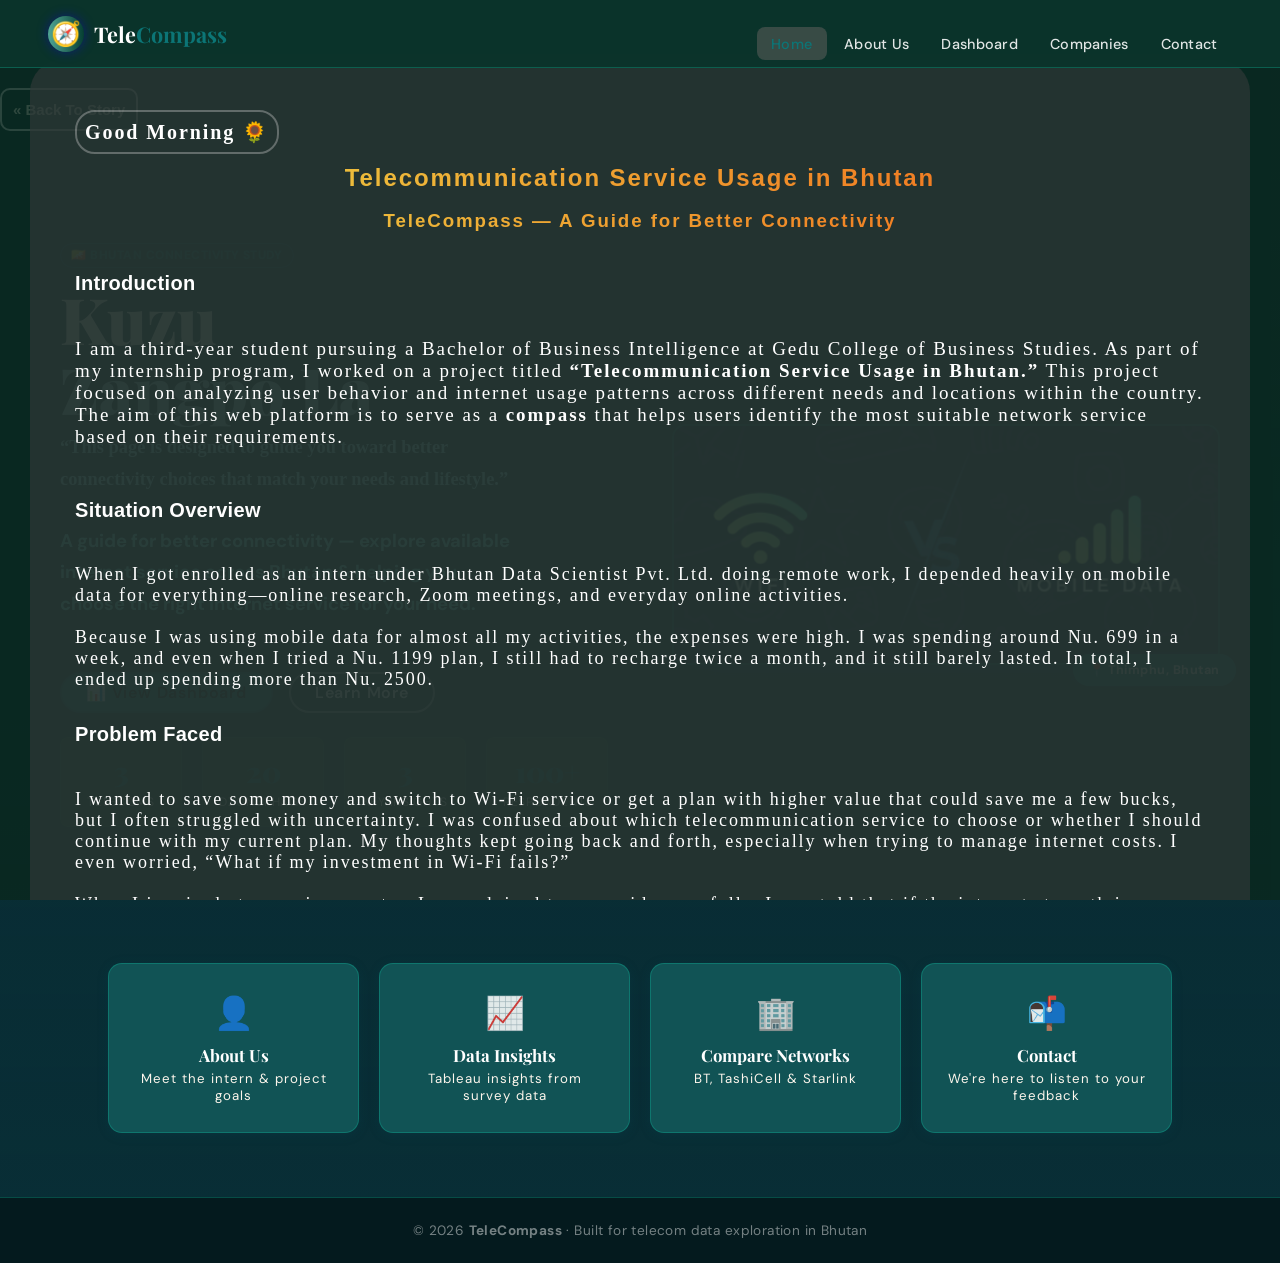
==== commit 1cf2512a: "Add files via upload" ====
--- a/html.html
+++ b/html.html
@@ -1,789 +1,653 @@
-<!DOCTYPE html>
-<html lang="en">
-<head>
-  <meta charset="UTF-8" />
-  <meta name="viewport" content="width=device-width, initial-scale=1.0" />
-  <title>TeleCompass — Bhutan Connectivity</title>
-  <link rel="preconnect" href="https://fonts.googleapis.com" />
-  <link rel="preconnect" href="https://fonts.gstatic.com" crossorigin />
-  <link href="https://fonts.googleapis.com/css2?family=Playfair+Display:ital,wght@0,400;0,700;0,900;1,400&family=DM+Sans:wght@300;400;500;600&display=swap" rel="stylesheet" />
-
-  <style>
-    /* ═══════════════════════════════════════════════════════════
-       TeleCompass — Single Page Application
-       Aesthetic: Himalayan Altitude · Teal + Saffron + Glass
-    ═══════════════════════════════════════════════════════════ */
-
-    :root {
-      --teal:        #0d4f5c;
-      --teal-light:  #1a7a8a;
-      --teal-dark:   #082e36;
-      --gold:        #e8a020;
-      --gold-light:  #f5c050;
-      --cream:       #fdf6ec;
-      --white:       #ffffff;
-      --text-dark:   #0d1f24;
-      --text-mid:    #2a4a52;
-      --text-light:  rgba(255,255,255,0.88);
-      --glass-bg:    rgba(8,46,54,0.74);
-      --glass-border:rgba(232,160,32,0.25);
-      --card-bg:     rgba(255,255,255,0.94);
-      --shadow-sm:   0 2px 12px rgba(13,79,92,0.18);
-      --shadow-md:   0 6px 28px rgba(13,79,92,0.28);
-      --shadow-lg:   0 14px 48px rgba(13,79,92,0.38);
-      --radius:      14px;
-      --radius-sm:   8px;
-      --nav-h:       68px;
-      --t:           0.3s cubic-bezier(0.4,0,0.2,1);
-    }
-
-    *, *::before, *::after { box-sizing: border-box; margin: 0; padding: 0; }
-    html { scroll-behavior: smooth; font-size: 16px; }
-
-
-
-    
-    body {
-      font-family: 'DM Sans', sans-serif;
-      color: var(--text-dark);
-      background: var(--teal-dark);
-      min-height: 100vh;
-    }
-
-    /* ── Global BG ── */
-    .page-bg {
-      min-height: 100vh;
-      background:
-        linear-gradient(to bottom, rgba(23, 27, 28, 0.62) 0%, rgba(8, 46, 54, 0.74) 100%),
-        url(https://tse2.mm.bing.net/th/id/OIP.MQwV26GDpGXRkEuAFaYj3AHaE8?rs=1&pid=ImgDetMain&o=7&rm=3)
-        center/cover no-repeat fixed;
-
-    }
-
-    /* ══════════════ NAVIGATION ══════════════ */
-    nav {
-      position: sticky; top: 0; z-index: 1000;
-      height: var(--nav-h);
-      background: rgba(8,46,54,0.92);
-      backdrop-filter: blur(18px);
-      -webkit-backdrop-filter: blur(18px);
-      border-bottom: 1px solid var(--glass-border);
-      display: flex; align-items: center;
-      padding: 0 clamp(1rem,5vw,3rem); gap: 2rem;
-    }
-    .nav-brand {
-      display: flex; align-items: center; gap: 0.6rem;
-      text-decoration: none; flex-shrink: 0; cursor: pointer;
-    }
-    .nav-brand .ci {
-      width: 36px; height: 36px; background: var(--gold); border-radius: 50%;
-      display: flex; align-items: center; justify-content: center;
-      font-size: 1.1rem; box-shadow: 0 0 12px rgba(232,160,32,0.45);
-      transition: transform var(--t), box-shadow var(--t);
-    }
-    .nav-brand:hover .ci { transform: rotate(45deg); box-shadow: 0 0 22px rgba(232,160,32,0.7); }
-    .nav-brand span { font-family:'Playfair Display',serif; font-size:1.35rem; font-weight:700; color:var(--white); }
-    .nav-brand span em { color:var(--gold); font-style:normal; }
-
-    .nav-links { display:flex; gap:0.2rem; list-style:none; margin-left:auto; align-items:center; }
-    .nav-links li button {
-      display:block; padding:0.45rem 0.9rem; color:var(--text-light);
-      background:none; border:none; font-family:'DM Sans',sans-serif;
-      font-size:0.9rem; font-weight:500;
-      border-radius:var(--radius-sm); transition:color var(--t),background var(--t);
-      cursor:pointer; letter-spacing:0.015em;
-    }
-    .nav-links li button:hover,
-    .nav-links li button.active { color:var(--gold); background:rgba(232,160,32,0.1); }
-
-    .nav-toggle {
-      display:none; flex-direction:column; gap:5px; cursor:pointer;
-      margin-left:auto; padding:6px; background:none; border:none;
-    }
-    .nav-toggle span { display:block; width:24px; height:2px; background:var(--white); border-radius:2px; transition:all var(--t); }
-
-    /* ══════════════ PAGE SECTIONS ══════════════ */
-    .page { display:none; animation: fadeUp 0.55s ease both; }
-    .page.active { display:block; }
-
-    @keyframes fadeUp {
-      from { opacity:0; transform:translateY(22px); }
-      to   { opacity:1; transform:translateY(0); }
-    }
-
-    .section {
-      padding: clamp(3rem,7vw,5rem) clamp(1rem,5vw,3rem);
-      max-width: 1160px; margin: 0 auto; width: 100%;
-    }
-
-    .page-hero {
-      padding: clamp(3rem,6vw,4.5rem) clamp(1rem,5vw,3rem) 2rem;
-      max-width: 1160px; margin: 0 auto;
-    }
-
-    .section-title {
-      font-family:'Playfair Display',serif;
-      font-size: clamp(1.8rem,4vw,2.8rem);
-      font-weight:700; color:var(--white); margin-bottom:0.5rem; line-height:1.2;
-    }
-
-    .divider { width:56px; height:3px; background:linear-gradient(90deg,var(--gold),var(--gold-light)); border-radius:2px; margin-bottom:2rem; }
-
-    /* ══════════════ CARDS ══════════════ */
-    .glass-card {
-      background: var(--glass-bg);
-      border: 1px solid var(--glass-border);
-      border-radius: var(--radius);
-      backdrop-filter: blur(12px); -webkit-backdrop-filter: blur(12px);
-      padding: clamp(1.5rem,4vw,2.5rem);
-      box-shadow: var(--shadow-md); color: var(--text-light);
-      transition: transform var(--t), box-shadow var(--t);
-    }
-    .glass-card:hover { transform:translateY(-4px); box-shadow:var(--shadow-lg); }
-
-    .white-card {
-      background: var(--card-bg); border-radius: var(--radius);
-      padding: clamp(1.5rem,4vw,2.5rem); box-shadow: var(--shadow-md); color:var(--text-dark);
-      transition: transform var(--t), box-shadow var(--t);
-    }
-    .white-card:hover { transform:translateY(-4px); box-shadow:var(--shadow-lg); }
-
-    /* ══════════════ BUTTONS ══════════════ */
-    .btn {
-      display:inline-flex; align-items:center; gap:0.5rem;
-      padding:0.75rem 1.75rem; font-family:'DM Sans',sans-serif;
-      font-size:0.95rem; font-weight:600; border-radius:50px;
-      text-decoration:none; cursor:pointer; border:2px solid transparent;
-      transition:all var(--t); letter-spacing:0.02em;
-    }
-    .btn-gold { background:var(--gold); color:var(--teal-dark); border-color:var(--gold); box-shadow:0 4px 16px rgba(232,160,32,0.35); }
-    .btn-gold:hover { background:var(--gold-light); border-color:var(--gold-light); transform:translateY(-2px); box-shadow:0 8px 24px rgba(232,160,32,0.5); }
-    .btn-outline { background:transparent; color:var(--white); border-color:rgba(255,255,255,0.5); }
-    .btn-outline:hover { background:rgba(255,255,255,0.1); border-color:var(--gold); color:var(--gold); transform:translateY(-2px); }
-    .btn-teal { background:var(--teal-light); color:var(--white); border-color:var(--teal-light); }
-    .btn-teal:hover { background:var(--teal); border-color:var(--teal); transform:translateY(-2px); }
-
-    /* ══════════════ BADGE ══════════════ */
-    .badge {
-      display:inline-block; padding:0.2rem 0.65rem;
-      background:rgba(232,160,32,0.15); color:var(--gold);
-      border:1px solid rgba(232,160,32,0.3); border-radius:50px;
-      font-size:0.78rem; font-weight:600; letter-spacing:0.04em; text-transform:uppercase;
-    }
-
-    /* ══════════════ STATS ══════════════ */
-    .stat-row { display:flex; gap:1.25rem; flex-wrap:wrap; margin:1.5rem 0; }
-    .stat-box {
-      flex:1; min-width:110px; background:rgba(232,160,32,0.12);
-      border:1px solid rgba(232,160,32,0.25); border-radius:var(--radius-sm);
-      padding:0.9rem 1rem; text-align:center;
-    }
-    .stat-box .num { font-family:'Playfair Display',serif; font-size:1.8rem; font-weight:900; color:var(--gold); display:block; }
-    .stat-box .lbl { font-size:0.76rem; color:var(--text-light); text-transform:uppercase; letter-spacing:0.06em; }
-
-    /* ══════════════ HIGHLIGHT LIST ══════════════ */
-    .highlight-list { list-style:none; display:flex; flex-direction:column; gap:0.85rem; }
-    .highlight-list li { display:flex; align-items:flex-start; gap:0.75rem; font-size:0.97rem; line-height:1.55; color:var(--text-mid); }
-    .highlight-list li::before { content:'◆'; color:var(--gold); font-size:0.65rem; margin-top:0.42rem; flex-shrink:0; }
-
-    /* ══════════════ TWO-COL ══════════════ */
-    .two-col { display:grid; grid-template-columns:1fr 1fr; gap:2rem; }
-
-    /* ══════════════ HERO ══════════════ */
-    .hero {
-      min-height: calc(100vh - var(--nav-h));
-      display:flex; align-items:center;
-      padding: clamp(3rem,8vw,6rem) clamp(1rem,5vw,3rem);
-    }
-    .hero-inner {
-      max-width:1160px; margin:0 auto; width:100%;
-      display:grid; grid-template-columns:1fr 1fr; gap:4rem; align-items:center;
-    }
-    .hero-text h1 {
-      font-family:'Playfair Display',serif;
-      font-size:clamp(2.5rem,6vw,4rem); font-weight:900;
-      color:var(--white); line-height:1.1; margin-bottom:0.5rem;
-    }
-    .hero-text h1 em { color:var(--gold); font-style:normal; display:block; }
-    .hero-text .subtitle { font-size:clamp(1rem,2vw,1.15rem); color:var(--text-light); margin-bottom:2rem; line-height:1.7; max-width:460px; }
-    .hero-image { position:relative; }
-    .hero-image img { width:100%; border-radius:var(--radius); box-shadow:var(--shadow-lg); object-fit:cover; aspect-ratio:4/3; border:2px solid var(--glass-border); }
-    .hero-image .img-caption {
-      position:absolute; bottom:-1rem; right:-1rem;
-      background:var(--gold); color:var(--teal-dark);
-      padding:0.5rem 1rem; border-radius:50px; font-size:0.78rem;
-      font-weight:700; letter-spacing:0.04em; box-shadow:var(--shadow-sm);
-    }
-
-    /* ══════════════ QUICK-LINKS GRID ══════════════ */
-    .qlinks { display:grid; grid-template-columns:repeat(auto-fit,minmax(200px,1fr)); gap:1.25rem; }
-    .qlink-card {
-      background:var(--glass-bg); border:1px solid var(--glass-border);
-      border-radius:var(--radius); backdrop-filter:blur(12px);
-      padding:1.75rem 1.5rem; text-align:center; cursor:pointer;
-      box-shadow:var(--shadow-sm); transition:transform var(--t),box-shadow var(--t),background var(--t);
-      color:var(--text-light); text-decoration:none; display:block;
-    }
-    .qlink-card:hover { transform:translateY(-5px); box-shadow:var(--shadow-lg); background:rgba(8,46,54,0.88); }
-    .qlink-card .q-icon { font-size:2rem; margin-bottom:0.6rem; }
-    .qlink-card .q-title { font-family:'Playfair Display',serif; font-size:1.05rem; font-weight:700; color:var(--white); margin-bottom:0.3rem; }
-    .qlink-card .q-sub { font-size:0.83rem; color:var(--gold-light); }
-
-    /* ══════════════ COMPANY CARDS ══════════════ */
-    .company-grid { display:grid; grid-template-columns:repeat(auto-fit,minmax(270px,1fr)); gap:1.5rem; margin-bottom:2.5rem; }
-    .company-card {
-      background:var(--card-bg); border-radius:var(--radius);
-      padding:1.75rem; box-shadow:var(--shadow-sm); border-top:4px solid var(--gold);
-      transition:transform var(--t),box-shadow var(--t);
-    }
-    .company-card:hover { transform:translateY(-5px); box-shadow:var(--shadow-md); }
-    .company-card .co-icon {
-      width:52px; height:52px;
-      background:linear-gradient(135deg,var(--teal),var(--teal-light));
-      border-radius:12px; display:flex; align-items:center; justify-content:center;
-      font-size:1.5rem; margin-bottom:1rem; box-shadow:var(--shadow-sm);
-    }
-    .company-card h3 { font-family:'Playfair Display',serif; font-size:1.1rem; font-weight:700; color:var(--teal-dark); margin-bottom:0.4rem; }
-    .company-card p { font-size:0.88rem; color:var(--text-mid); line-height:1.55; }
-    .tag-row { display:flex; gap:0.45rem; flex-wrap:wrap; margin-top:1rem; padding-top:1rem; border-top:1px solid rgba(13,79,92,0.1); }
-
-    /* ══════════════ TABLEAU ══════════════ */
-    .tableau-wrapper {
-      width:100%; border-radius:var(--radius); overflow:hidden;
-      box-shadow:var(--shadow-lg); border:1px solid var(--glass-border);
-      background:var(--white); min-height:600px;
-    }
-    .tableau-wrapper iframe { width:100%; height:600px; border:none; display:block; }
-
-    /* ══════════════ FORMS ══════════════ */
-    .form-group { display:flex; flex-direction:column; gap:0.4rem; margin-bottom:1.2rem; }
-    .form-group label { font-size:0.82rem; font-weight:600; color:var(--teal); text-transform:uppercase; letter-spacing:0.06em; }
-    .form-group input,.form-group select,.form-group textarea {
-      padding:0.75rem 1rem; border:1.5px solid rgba(13,79,92,0.2);
-      border-radius:var(--radius-sm); font-family:'DM Sans',sans-serif;
-      font-size:0.95rem; color:var(--text-dark); background:rgba(255,255,255,0.85);
-      outline:none; transition:border-color var(--t),box-shadow var(--t);
-    }
-    .form-group input:focus,.form-group select:focus,.form-group textarea:focus {
-      border-color:var(--teal-light); box-shadow:0 0 0 3px rgba(26,122,138,0.15); background:var(--white);
-    }
-    .form-group textarea { resize:vertical; min-height:120px; }
-    .radio-group { display:flex; flex-direction:column; gap:0.5rem; }
-    .radio-group label { display:flex; align-items:center; gap:0.6rem; font-size:0.93rem; color:var(--text-dark); font-weight:400; text-transform:none; letter-spacing:0; cursor:pointer; }
-    .radio-group input { accent-color:var(--teal-light); }
-    .success-msg {
-      display:none; background:rgba(13,79,92,0.08); border:1.5px solid var(--teal-light);
-      border-radius:var(--radius-sm); padding:0.9rem 1.2rem; color:var(--teal);
-      font-weight:500; font-size:0.95rem; margin-top:1rem;
-    }
-
-    /* ══════════════ TABLE ══════════════ */
-    .comp-table { width:100%; border-collapse:collapse; font-size:0.9rem; color:var(--text-light); min-width:520px; }
-    .comp-table thead tr { border-bottom:1px solid var(--glass-border); }
-    .comp-table th { text-align:left; padding:0.65rem 1rem; color:var(--gold); font-weight:600; text-transform:uppercase; font-size:0.76rem; letter-spacing:0.06em; }
-    .comp-table td { padding:0.65rem 1rem; border-bottom:1px solid rgba(255,255,255,0.06); }
-
-    /* ══════════════ VIZ STAT CARDS ══════════════ */
-    .viz-grid { display:grid; grid-template-columns:repeat(auto-fit,minmax(170px,1fr)); gap:1rem; margin-bottom:2rem; }
-    .viz-card { background:var(--card-bg); border-radius:var(--radius-sm); padding:1.25rem; text-align:center; border-top:3px solid var(--gold); }
-    .viz-card .vnum { font-family:'Playfair Display',serif; font-size:2rem; font-weight:900; color:var(--teal-dark); }
-    .viz-card .vlbl { font-size:0.8rem; color:var(--text-mid); text-transform:uppercase; letter-spacing:0.05em; margin-top:0.2rem; }
-
-    /* ══════════════ FOOTER ══════════════ */
-    footer {
-      background:rgba(5,26,30,0.96); border-top:1px solid var(--glass-border);
-      padding:1.5rem clamp(1rem,5vw,3rem); text-align:center;
-      color:rgba(255,255,255,0.45); font-size:0.85rem; letter-spacing:0.03em;
-    }
-    footer span { color:var(--gold-light); cursor:pointer; }
-    footer span:hover { color:var(--gold); text-decoration:underline; }
-
-    /* ══════════════ RESPONSIVE ══════════════ */
-    @media(max-width:900px){
-      .hero-inner { grid-template-columns:1fr; gap:2.5rem; }
-      .two-col { grid-template-columns:1fr; }
-    }
-    @media(max-width:680px){
-      .nav-links {
-        display:none; flex-direction:column;
-        position:absolute; top:var(--nav-h); left:0; right:0;
-        background:rgba(8,46,54,0.97); padding:1rem;
-        border-bottom:1px solid var(--glass-border); gap:0.15rem;
-      }
-      .nav-links.open { display:flex; }
-      .nav-links li button { padding:0.75rem 1rem; font-size:1rem; width:100%; text-align:left; }
-      .nav-toggle { display:flex; }
-      nav { position:relative; }
-    }
-
-    /* scroll padding for sticky nav */
-    html { scroll-padding-top: var(--nav-h); }
-  </style>
-</head>
-<body>
-<div class="page-bg">
-
-  <!-- ══════════════ NAVBAR ══════════════ -->
-  <nav id="mainNav">
-    <div class="nav-brand" onclick="showPage('home')">
-      <div class="ci">🧭</div>
-      <span>Tele<em>Compass</em></span>
-    </div>
-
+   <!-- code using HTML -->
+  <!-- styled using CSS -->
+    <!-- shows result using JavaScript -->
+  <!DOCTYPE html>
+  <html lang="en">
+  <head>
+    <meta charset="UTF-8" />
+    <meta name="viewport" content="width=device-width, initial-scale=1.0" />
+    <link rel="stylesheet" href="styles.css">
+    <title>TeleCompass — Bhutan Connectivity</title>
+    <!-- links to different fonts keeping them preconnected for later use -->
+    <link rel="preconnect" href="https://fonts.googleapis.com" />
+    <link rel="preconnect" href="https://fonts.gstatic.com" crossorigin />
+    <link href="https://fonts.googleapis.com/css2?family=Playfair+Display:ital,wght@0,400;0,700;0,900;1,400&family=DM+Sans:wght@300;400;500;600&display=swap" rel="stylesheet" />
+  </head>
+
+  <body>
+  <!-- ══════════════ ☰ (menu icon) ══════════════ -->
+  <div class="page-bg">
     <button class="nav-toggle" id="navToggle" aria-label="Toggle menu">
       <span></span><span></span><span></span>
     </button>
 
-    <ul class="nav-links" id="navLinks">
-        <li><button onclick="showPage('home')" id="nav-home" class="active">Home</button></li>
-        <li><button onclick="showPage('about')" id="nav-about">About Us</button></li>
-        <li><button onclick="showPage('dashboard')" id="nav-dashboard">Dashboard</button></li>
-        <li><button onclick="showPage('company')" id="nav-company">Companies</button></li>
-        <li><button onclick="showPage('contact')" id="nav-contact">Contact</button></li>
-    </ul>
-  </nav>
-
-  <main>
-
-    <!-- ══════════════ HOME PAGE ══════════════ -->
-    <div class="page active" id="page-home">
-
-      <section class="hero">
-        <div class="hero-inner">
-          <div class="hero-text">
-            <span class="badge" style="margin-bottom:1rem; display:inline-block;">🇧🇹 Bhutan Connectivity Study</span>
-            <h1>Kuzu <em>Zangpo La</em></h1>
-            <p class="subtitle">A guide for better connectivity — exploring mobile &amp; Wi-Fi usage patterns across Bhutan to empower communities with data-driven insights.</p>
-            <div style="display:flex; gap:1rem; flex-wrap:wrap;">
-              <button class="btn btn-gold" onclick="showPage('dashboard')">📊 View Dashboard</button>
-              <button class="btn btn-outline" onclick="showPage('about')">Learn More</button>
-            </div>
-            <div class="stat-row">
-              <div class="stat-box"><span class="num">3</span><span class="lbl">Telecoms</span></div>
-              <div class="stat-box"><span class="num">20</span><span class="lbl">Dzongkhags</span></div>
-              <div class="stat-box"><span class="num">4</span><span class="lbl">Key Insights</span></div>
-              <div class="stat-box"><span class="num">100+</span><span class="lbl">Respondents</span></div>
-            </div>
-          </div>
-        <div class="hero-image">
-            <img src="img3.png" alt="teleBhutan">
-            <div class="img-caption">📍 Thimphu, Bhutan</div>
-            </div>
+    <!-- ══════════════ NAVBAR ══════════════ -->
+    <!-- The main navigation section of your website -->
+    <nav id="mainNav">
+      <!-- display the logo -->
+      <div class="nav-brand" onclick="showPage('home')">
+        <!-- “ci” is just a custom class name you created -->
+        <!-- ci is the label and CSS targets .ci for styling and design -->
+        <div class="ci">🧭</div>
+        <!-- It displays: TeleCompass -->
+        <!-- inline HTML element used to group small pieces of text -->
+          <!-- “em” = emphasis tag - makes text italic by default -->
+        <span>Tele<em>Compass</em></span>
+      </div>
+
+      <!-- js for nav bar -->
+        <!-- This is your navigation menu list -->
+        <!-- nav-links - CSS target     navLinks - javascripthook-->
+      <ul class="nav-links" id="navLinks">
+        <!-- onclick="showPage('home')" - use of home button -->
+        <!-- id="nav-home" - something to do with the highlight on home button -->
+          <li><button type="button" onclick="showPage('home')" id="nav-home" class="active">Home</button></li>
+          <li><button type="button" onclick="showPage('about')" id="nav-about">About Us</button></li>
+          <li><button type="button" onclick="showPage('dashboard')" id="nav-dashboard">Dashboard</button></li>
+          <li><button type="button" onclick="showPage('company')" id="nav-company">Companies</button></li>
+          <li><button type="button" onclick="showPage('contact')" id="nav-contact">Contact</button></li>
+      </ul>
+    </nav>
+
+
+      <!-- ══════════════ HOME PAGE ══════════════ -->
+  <div id="intro">
+    <div class="intro-box">
+  <section>
+          <div class="story">
+          <h2 style="font-size:20px; font-family: italic; color:var(--white); border:2px solid rgb(246, 240, 240, 0.3); display: inline-block;border-radius:20px; padding:0.5rem;" id="greeting"></h2>
+
+            <h1 class="story-title">Telecommunication Service Usage in Bhutan</h1>
+            <h3 class="story-title">TeleCompass — A Guide for Better Connectivity</h3>
+            <h3 class = "story-intro">Introduction</h3>
+            <p style="font-size:19px">I am a third-year student pursuing a Bachelor of Business Intelligence at Gedu College of Business
+            Studies. As part of my internship program, I worked on a project titled <strong>“Telecommunication Service 
+            Usage in Bhutan.”</strong> This project focused on analyzing user behavior and internet usage patterns across different
+            needs and locations within the country. The aim of this web platform is to serve as a <strong>compass</strong> 
+            that helps users identify the most suitable network service based on their requirements.</p><br>
+            
+            <h3 class="story-intro">Situation Overview</h3>
+            <p>When I got enrolled as an intern under Bhutan Data Scientist Pvt. Ltd. doing remote work, I depended heavily on 
+            mobile data for everything—online research, Zoom meetings, and everyday online activities.<br><br>
+            Because I was using mobile data for almost all my activities, the expenses were high. I was 
+            spending around Nu. 699 in a week, and even when I tried a Nu. 1199 plan, I still had to recharge twice 
+            a month, and it still barely lasted. In total, I ended up spending more than Nu. 2500.</p>
+            
+            <h3 class="story-intro">Problem Faced</h3>
+            <p>I wanted to save some money and switch to Wi-Fi service or get a plan with higher value that could save me a few 
+            bucks, but I often struggled with uncertainty. I was confused about which telecommunication service to choose or whether
+            I should continue with my current plan. My thoughts kept going back and forth, especially when trying to manage 
+            internet costs. I even worried, “What if my investment in Wi-Fi fails?”<br><br>
+            When I inquired at a service counter, I was advised to reconsider carefully. I was told that if the internet strength 
+            in my area is weak, the Wi-Fi performance would also be poor, and in such cases, refunds would not be possible. At the same time,
+            I heard rumors circulating that Wi-Fi services were no longer as reliable as before, with some users 
+            requesting refunds and others complaining about cost and stability on social media. This made me even 
+            more uncertain and overwhelmed, and for nearly a month, I kept going back and forth with my decision.<br><br>
+            Over time, I had to become more careful about how I used the internet. I started limiting my entertainment 
+            activities like gaming, online videos, and watching dramas because of data constraints.<br><br>
+            I was always stressed about running out of data and unhappy about not being able to watch videos or play music freely 
+            which also affected my work efficiency.</p>
+
+            <h3 class="story-intro">Solution</h3>
+            <p>Later, my cousin suggested that I try using Wi-Fi. She kindly let me use her router, and I started working through it.</p>
+            <p><strong>The difference was clear.</strong></p> 
+            <p>With Wi-Fi, I could do my work smoothly, attend Zoom meetings without interruption, and 
+            freely use the internet for research and entertainment such as YouTube, TikTok, games, and dramas without worrying 
+            about running out of data.<br><br>
+            It also became more affordable, costing Nu. 1450 per month, which was much better than what I was spending on mobile data.
+            <br><br>
+            This experience taught me that the type of internet connection matters a lot depending on how it is used. For remote 
+            work and daily usage, Wi-Fi was simply more stable, practical, and cost-effective for me.</p>
+            </div>
+        </section>
+
+      <button class="returnback" onclick="enterSite()">Enter TeleCompass</button>
+    </div>
+  </div>
+
+<!-- ========================================================================================================================================= -->
+
+<main>
+
+  <div id="main">   
+  <button class="returnback" onclick="goBackToStory()">« Back To Story</button>
+</div>
+
+
+  <!-- container for homepage -->
+      <div class="page active" id="page-home">
+        <!-- the outermost box -->
+        <section class="hero">
+          <!-- This controls how things are arranged inside -->
+          <div class="hero-inner">
+            <!-- holds only the text part -->
+            <!-- hero-text (LEFT SIDE → text, buttons, stats) -->
+            <div class="hero-text">
+
+              <!-- "badge" class - badge like icon on every section -->
+              <span class="badge" style="margin-bottom:1rem; display:inline-block;">🇧🇹 Bhutan Connectivity Study</span><br>
+              <h1>Kuzu <em>Zangpo La</em></h1> 
+              <p style= "color:#74edeb;font-weight:bold;"class="subtitle";><strong style="font-family:italic;color:rgb(147, 237, 237);font-weight:bolder;">“This page is designed to guide you toward better connectivity choices that match your needs and lifestyle.”</strong><br><br>A guide for better connectivity — explore available internet service across Bhutan &amp; helping you choose the right internet service for your need.</p>
+              <div style="display:flex; gap:1rem; flex-wrap:wrap;">
+                <!-- the small buttons on the homepage -->
+                <button class="btn btn-gold" onclick="showPage('dashboard')">📊 View Dashboard</button>
+                <button class="btn btn-outline" onclick="showPage('about')">Learn More</button>
+
+              </div>
+
+              <!-- information box on the homepage  -->
+              <!-- information for this code is connected to STAT CSS section "num" -->
+                <!-- num is upper wording and lbl is lower wordings -->
+              <div class="stat-row">
+                <div class="stat-box">
+                  <span class="num">3</span>
+                  <span class="lbl">Telecoms</span>
+                </div>
+                <div class="stat-box">
+                  <span class="num">20</span>
+                  <span class="lbl">Dzongkhags</span>
+                </div>
+                <div class="stat-box">
+                  <span class="num">3</span>
+                  <span class="lbl">Key Insights</span>
+                </div>
+                <div class="stat-box">
+                  <span class="num">100+</span>
+                  <span class="lbl">Respondents</span>
+                </div>
+              </div>
+            </div>
+          <div class="hero-image">
+            <!-- wifi vs data img.png -->
+              <img src="img3.png" alt="teleBhutan">
+              <!-- 📍 Thimphu, Bhutan -->
+              <div class="img-caption">📍 Thimphu, Bhutan</div>
+              </div>
+          </div>
+        </section>
+
+        <section class="section" style="padding-top:0; padding-bottom:4rem;">
+          <!-- nav bar below -->
+          <div class="qlinks">
+            <!-- q-icon, q-title, q-sub - they are the class names for CSS -->
+            <div class="qlink-card" onclick="showPage('about')">
+              <div class="q-icon">👤</div>
+              <div class="q-title">About Us</div>
+              <div class="q-sub">Meet the intern &amp; project goals</div>
+            </div>
+            <div class="qlink-card" onclick="showPage('dashboard')">
+              <div class="q-icon">📈</div>
+              <div class="q-title">Data Insights</div>
+              <div class="q-sub">Tableau insights from survey data</div>
+            </div>
+            <div class="qlink-card" onclick="showPage('company')">
+              <div class="q-icon">🏢</div>
+              <div class="q-title">Compare Networks</div>
+              <div class="q-sub">BT, TashiCell &amp; Starlink</div>
+            </div>
+            <div class="qlink-card" onclick="showPage('contact')">
+              <div class="q-icon">📬</div>
+              <div class="q-title">Contact</div>
+              <div class="q-sub">We're here to listen to your feedback</div>
+            </div>
+          </div>
+              </div>
+
+      <!-- ══════════════ ABOUT PAGE ══════════════ -->
+      <div class="page" id="page-about">
+        <div class="page-hero">
+          <span class="badge">👤 About Us</span>
+          <h1 class="section-title" style="margin-top:0.75rem;">Meet the Project</h1>
+          <div class="divider"></div>
         </div>
-      </section>
-
-      <section class="section" style="padding-top:0; padding-bottom:4rem;">
-        <div class="qlinks">
-          <div class="qlink-card" onclick="showPage('about')">
-            <div class="q-icon">👤</div>
-            <div class="q-title">About Us</div>
-            <div class="q-sub">Meet the intern &amp; project goals</div>
-          </div>
-          <div class="qlink-card" onclick="showPage('dashboard')">
-            <div class="q-icon">📈</div>
-            <div class="q-title">Dashboard</div>
-            <div class="q-sub">Interactive Tableau insights</div>
-          </div>
-          <div class="qlink-card" onclick="showPage('company')">
-            <div class="q-icon">🏢</div>
-            <div class="q-title">Companies</div>
-            <div class="q-sub">BT, Tashi InfoComm &amp; Starlink</div>
-          </div>
-          <div class="qlink-card" onclick="showPage('contact')">
-            <div class="q-icon">✉️</div>
-            <div class="q-title">Contact</div>
-            <div class="q-sub">Get in touch with us</div>
-          </div>
+
+        <section class="section" style="padding-top:0;">
+          <div class="two-col">
+
+            <!-- About Me Glass Card -->
+            <div class="glass-card">
+            
+              <div style="display:flex; align-items:center; gap:1rem; margin-bottom:1.5rem;">
+                <!-- 🎓 -->
+                <!-- border-radius:50%; - perfect circle -->
+                <div style="width:60px;height:60px;border-radius:50%;background:linear-gradient(135deg,var(--teal-dark),rgb(10, 160, 115));display:flex;align-items:center;justify-content:center;font-size:1.6rem;flex-shrink:0;box-shadow:0 0 16px rgba(232,160,32,0.4);">🎓</div>
+                <div>
+                  <div style="font-family:'Playfair Display',serif; font-size:1.3rem; font-weight:700; color:var(--cream); letter-spacing:0.095rem;">Intern Researcher</div>
+                  <div style="color:rgb(180, 220, 220);font-size:0.85rem;letter-spacing:0.075em;text-transform:uppercase;"><span>Data Practitioner -</span><span><br></span> Turning Data into Insights</span></div>
+                </div>
+              </div>
+              <!-- gap between each line - marginbuttom between two para-->
+              <div style="text-align:justify;">
+              <p style="line-height:1.75;margin-bottom:1.2rem;color:var(--text-light);">
+                I am an intern at Bhutan Data Scientists Pvt Ltd. This intern project explores telecommunications service usage in Bhutan, focusing on customer preferences and satisfaction. The website aims to provide personalized service recommendations based on user needs.
+              </p>
+              <!-- second paragraph -->
+              <p style="line-height:1.75;color:var(--text-light);">
+                The project focuses on reducing Bhutan's digital divide by 
+                <em style="color:rgb(195, 237, 237);">understanding connectivity gaps and promoting fair access,</em> 
+                to telecommunications services across all 20 dzongkhags.
+              </p>
+              </div>
+              <div class="stat-row" style="margin-top:1.75rem;">
+                <div class="stat-box">
+                  <span class="num">20</span>
+                  <span class="lbl">Dzongkhags</span>
+                </div>
+                <div class="stat-box">
+                  <span class="num">100+</span>
+                  <span class="lbl">Respondents</span>
+                </div>
+                <div class="stat-box">
+                  <span class="num">2026</span>
+                  <span class="lbl">Study Year</span>
+                </div>
+              </div>
+            </div>
+
+            <!-- Project Highlights White Card -->
+            <!-- 🏔️ -->
+            <div class="white-card">
+              <div style="display:flex;align-items:center;gap:0.75rem;margin-bottom:1.5rem;">
+                <!-- linear-gradient(...) → blends two or more colors smoothly -->
+                <!-- 135deg → direction of the gradient, starts from top-left area flows toward bottom-right area -->
+                <div style="width:44px; height:44px; border-radius:10px; background:linear-gradient(135deg,var(--teal-dark),var(--teal-light));display:flex;align-items:center;justify-content:center;font-size:1.2rem;">🏔️</div>
+                <h2 style="font-family:'Playfair Display',serif;font-size:1.4rem;color:var(--teal-light);">Project Highlights</h2>
+              </div>
+              <ul class="highlight-list" >
+              <!-- <div style="text-align:justify;"> -->
+                <li><div><strong style="display:block;margin-bottom:0.2rem;color:var(--teal-dark);">Understanding Mobile data package &amp; Wi-Fi Usage Patterns</strong>Examining the internet service usage pattern across urban and rural area of Bhutan, including what is their primary purpose and their needs based on occupation.</div></li>
+                <li><div><strong style="display:block;margin-bottom:0.2rem;color:var(--teal-dark);">Analysing Customer Satisfaction</strong>Measuring satisfaction levels with service quality, network reliability, and pricing, and how these factors influence daily usage of different services.</div></li>
+                <li><div><strong style="display:block;margin-bottom:0.2rem;color:var(--teal-dark);">Responsive Dashboard for Insights</strong>Building an interactive Tableau dashboard that enables users to explore data visually, filter by region, and identify trends at a glance, helping them better understand services based on their needs.</div></li>
+                <li><div><strong style="display:block;margin-bottom:0.2rem;color:var(--teal-dark);">Recommendations for Better Connectivity</strong>Having a better connectivity recommendations is our priority, and we welcome user feedback that goes beyond the scope of this project, helping us improve and provide better, more tailored services.</div></li>
+              </ul>
+              <!-- "showPage('dashboard')" -->
+              <div style="margin-top:2rem;padding-top:1.25rem;border-top:1px solid rgba(13,79,92,0.1);">
+                <button class="btn btn-teal" onclick="showPage('dashboard')" style="font-size:0.9rem;">📊 Explore the Dashboard →</button>
+              </div>
+            </div>
+          </div>
+        </section>
+
+        <!-- mission board -->
+        <!-- 🧭 -->
+        <section class="section" style="padding-top:0;padding-bottom:4rem;">
+          <div class="glass-card" style="text-align:center;padding:2.5rem;">
+            <div style="font-size:2.5rem;margin-bottom:1rem;">🧭</div>
+            <h2 style="font-family:'Playfair Display',serif;font-size:1.7rem;color:var(--cream);margin-bottom:0.75rem;">Our Mission</h2>
+            <p style="max-width:640px;margin:0 auto;color:var(--text-light);line-height:1.75;font-size:1.1rem;font-weight:500;">
+              To provide Bhutan's telecom ecosystem with a clear, data-driven compass helping every individual user navigate toward a more connected, reliable, and prosperous digital future in harmony with the values of Gross National Happiness.
+            </p>
+          </div>
+        </section>
+      </div>
+
+      <!-- ══════════════ DASHBOARD PAGE ══════════════ -->
+      <div class="page" id="page-dashboard">
+        <div class="page-hero">
+          <span class="badge">📊 Data Analytics</span>
+          <h1 class="section-title" style="color:rgb(183, 231, 239);margin-top:0.75rem;">Connectivity Insight Dashboard</h1>
+          <p style="color:var(--cream);margin-bottom:0.5rem;font-weight:400;letter-spacing:0.12rem;">Explore Bhutan's data package and Wi-Fi usage patterns across different regions and purposes, along with demographic trends and user satisfaction, through our interactive Tableau visualisation.</p>
+          <div class="divider"></div>
         </div>
-      </section>
-    </div>
-
-    <!-- ══════════════ ABOUT PAGE ══════════════ -->
-    <div class="page" id="page-about">
-      <div class="page-hero">
-        <span class="badge">👤 About Us</span>
-        <h1 class="section-title" style="margin-top:0.75rem;">Meet the Project</h1>
-        <div class="divider"></div>
+
+        <section class="section" style="padding-top:0; max-width:1300px;">
+          <div class="viz-grid">
+            <div class="viz-card">
+              <div class="vnum">94%</div>
+            <div class="vlbl">Mobile Internet Penetration</div>
+          </div>
+            <div class="viz-card"><div class="vnum">3.8★</div><div class="vlbl">Avg. Customer Satisfaction</div></div>
+            <div class="viz-card"><div class="vnum">3</div><div class="vlbl">Active Telecom Providers</div></div>
+            <div class="viz-card"><div class="vnum">Data Package</div><div class="vlbl">Most used service</div></div>
+            <div class="viz-card"><div class="vnum">Students</div><div class="vlbl">Majority of the respondent</div></div>
+                    
+          </div>
+
+          <div class="glass-card" style="padding:1.5rem;margin-bottom:2rem;">
+            <div style="display:flex;align-items:center;justify-content:space-between;margin-bottom:1.25rem;flex-wrap:wrap;gap:0.75rem;">
+              <div>
+                <h2 style="font-family:'Playfair Display',serif;font-size:1.35rem;color:var(--white);">📡 Bhutan Connectivity — Interactive View</h2>
+                <p style="color:var(--text-light);font-size:0.88rem;margin-top:0.2rem;">Powered by Tableau Public · Use filters to drill down by region, type of service, or purpose</p>
+              </div>
+            </div>
+            <div class="tableau-wrapper">
+
+              <iframe
+                src="https://public.tableau.com/views/internetservicedashboard2/Story1?:showVizHome=no&:embed=y"
+                title="Bhutan Connectivity Dashboard"
+                allowfullscreen>
+              </iframe>
+            </div>
+            <p style="color:rgba(255,255,255,0.4);font-size:0.76rem;margin-top:0.75rem;text-align:right;">ⓘ public.tableau.com - internship project</p>
+          </div>
+
+          <h2 class="section-title" style="font-size:1.5rem;margin-bottom:1.5rem;">Key Findings</h2>
+          <div style="display:grid;grid-template-columns:repeat(auto-fit,minmax(240px,1fr));gap:1.25rem;padding-bottom:4rem;">
+            <div class="white-card">
+              <div style="font-size:1.75rem;margin-bottom:0.75rem;">📱</div>
+              <h3 style="font-family:'Playfair Display',serif;color:var(--teal-dark);margin-bottom:0.5rem;">Mobile Dominance</h3>
+              <p style="font-size:0.9rem;color:var(--text-mid);line-height:1.6;">Bhutanese access the internet primarily via mobile devices, with 4G/LTE being the most used standard and introduction of 5G service in urban central.</p>
+            </div>
+            <div class="white-card">
+              <div style="font-size:1.75rem;margin-bottom:0.75rem;">🌄</div>
+              <h3 style="font-family:'Playfair Display',serif;color:var(--teal-dark);margin-bottom:0.5rem;">Rural Gap</h3>
+              <p style="font-size:0.9rem;color:var(--text-mid);line-height:1.6;">A significant issue regarding network connectivity and realibility shows a potential for Starlink's satellite service to help bridge in remote dzongkhags and curb the gap.</p>
+            </div>
+            <div class="white-card">
+              <div style="font-size:1.75rem;margin-bottom:0.75rem;">⭐</div>
+              <h3 style="font-family:'Playfair Display',serif;color:var(--teal-dark);margin-bottom:0.5rem;">Satisfaction Trends</h3>
+              <p style="font-size:0.9rem;color:var(--text-mid);line-height:1.6;">Average satisfaction scores hover around 3/5, with network reliability and affordable pricing cited as the top improvement priorities.</p>
+            </div>
+            <div class="white-card">
+              <div style="font-size:1.75rem;margin-bottom:0.75rem;">🚀</div>
+              <h3 style="font-family:'Playfair Display',serif;color:var(--teal-dark);margin-bottom:0.5rem;">Growth Opportunity</h3>
+              <p style="font-size:0.9rem;color:var(--text-mid);line-height:1.6;">Bhutan is strengthening digital infrastructure through the Digital Drukyul initiative, expanding fibre networks and improving rural connectivity.</p>
+            </div>
+          </div>
+        </section>
       </div>
 
-      <section class="section" style="padding-top:0;">
-        <div class="two-col">
-
-          <!-- About Me Glass Card -->
-          <div class="glass-card">
-            <div style="display:flex; align-items:center; gap:1rem; margin-bottom:1.5rem;">
-              <div style="width:60px;height:60px;border-radius:50%;background:linear-gradient(135deg,var(--gold),var(--gold-light));display:flex;align-items:center;justify-content:center;font-size:1.6rem;flex-shrink:0;box-shadow:0 0 16px rgba(232,160,32,0.4);">🎓</div>
-              <div>
-                <div style="font-family:'Playfair Display',serif;font-size:1.3rem;font-weight:700;color:var(--white);">Intern Researcher</div>
-                <div style="color:var(--gold-light);font-size:0.82rem;letter-spacing:0.04em;text-transform:uppercase;">Connectivity &amp; Analytics Division</div>
-              </div>
-            </div>
-            <p style="line-height:1.75;margin-bottom:1.2rem;color:var(--text-light);">
-              As part of an internship programme, this project investigates the current state of telecommunications and internet connectivity across Bhutan. The work combines survey data, field observations, and interactive visualisations to surface actionable insights for policymakers, service providers, and communities alike.
-            </p>
-            <p style="line-height:1.75;color:var(--text-light);">
-              Guided by the principle of <em style="color:var(--gold-light);">Gross National Happiness</em>, the research aims to bridge the digital divide and ensure equitable access to modern connectivity throughout all 20 dzongkhags — from bustling Thimphu to the most remote highland villages.
-            </p>
-            <div class="stat-row" style="margin-top:1.75rem;">
-              <div class="stat-box"><span class="num">20</span><span class="lbl">Dzongkhags</span></div>
-              <div class="stat-box"><span class="num">500+</span><span class="lbl">Respondents</span></div>
-              <div class="stat-box"><span class="num">2026</span><span class="lbl">Study Year</span></div>
-            </div>
-          </div>
-
-          <!-- Project Highlights White Card -->
-          <div class="white-card">
-            <div style="display:flex;align-items:center;gap:0.75rem;margin-bottom:1.5rem;">
-              <div style="width:44px;height:44px;border-radius:10px;background:linear-gradient(135deg,var(--teal),var(--teal-light));display:flex;align-items:center;justify-content:center;font-size:1.2rem;">🏔️</div>
-              <h2 style="font-family:'Playfair Display',serif;font-size:1.4rem;color:var(--teal-dark);">Project Highlights</h2>
-            </div>
-            <ul class="highlight-list">
-              <li><div><strong style="display:block;margin-bottom:0.2rem;color:var(--teal-dark);">Understanding Mobile &amp; Wi-Fi Usage Patterns</strong>Mapping how citizens across urban and rural Bhutan access the internet — what devices they use, how frequently, and for what purposes.</div></li>
-              <li><div><strong style="display:block;margin-bottom:0.2rem;color:var(--teal-dark);">Analysing Customer Satisfaction</strong>Measuring satisfaction levels with service quality, network reliability, and pricing across Bhutan Telecom, Tashi InfoComm, and Starlink.</div></li>
-              <li><div><strong style="display:block;margin-bottom:0.2rem;color:var(--teal-dark);">Creating a Responsive Dashboard for Insights</strong>Building an interactive Tableau-powered dashboard that enables stakeholders to explore data visually, filter by region, and spot trends at a glance.</div></li>
-              <li><div><strong style="display:block;margin-bottom:0.2rem;color:var(--teal-dark);">Sharing Recommendations for Better Connectivity</strong>Translating data into practical recommendations — from infrastructure expansion priorities to customer experience improvements and policy proposals.</div></li>
-            </ul>
-            <div style="margin-top:2rem;padding-top:1.25rem;border-top:1px solid rgba(13,79,92,0.1);">
-              <button class="btn btn-teal" onclick="showPage('dashboard')" style="font-size:0.9rem;">📊 Explore the Dashboard →</button>
-            </div>
-          </div>
-
+      <!-- ══════════════ COMPANY PAGE ══════════════ -->
+      <div class="page" id="page-company">
+        <div class="page-hero">
+          <span class="badge">🏢 Telecom Providers</span>
+          
+          <h1 class="section-title" style="margin-top:0.75rem;">Bhutan's Telecom Companies</h1>
+          <p style="color:var(--text-light);margin-bottom:0.5rem;">Three key players bridging connectivity across the Kingdom of Bhutan.</p>
+          <div class="divider"></div>
         </div>
-      </section>
-
-      <section class="section" style="padding-top:0;padding-bottom:4rem;">
-        <div class="glass-card" style="text-align:center;padding:2.5rem;">
-          <div style="font-size:2.5rem;margin-bottom:1rem;">🧭</div>
-          <h2 style="font-family:'Playfair Display',serif;font-size:1.7rem;color:var(--white);margin-bottom:0.75rem;">Our Mission</h2>
-          <p style="max-width:640px;margin:0 auto;color:var(--text-light);line-height:1.75;font-size:1rem;">
-            To provide Bhutan's telecom ecosystem with a clear, data-driven compass — helping every stakeholder navigate toward a more connected, equitable, and prosperous digital future in harmony with the values of Gross National Happiness.
+
+        <section class="section" style="padding-top:0;">  
+          <div class="company-grid">
+
+            <!-- "article" - card -->
+            <article class="company-card">
+              <div class="co-icon">📡</div>
+              <h3>Bhutan Telecom Limited</h3>
+              <span class="badge" style="margin-bottom:0.75rem;display:inline-block;">State-Owned · Est. 2000</span>
+              <p>The B-Mobile network, now has a comprehensive reach, covering all 205 gewogs across the country, ensuring connectivity even in remote areas.</p>
+              <div class="tag-row">
+                <span class="badge">4G LTE / 5G</span>
+                <span class="badge">Fibre Broadband</span>
+                <span class="badge">Fixed-Line</span>
+              </div>
+            </article>
+
+            <article class="company-card">
+              <div class="co-icon">📡</div>
+              <h3>Tashi InfoComm Pvt Ltd</h3>
+              <span class="badge" style="margin-bottom:0.75rem;display:inline-block;">Private · Est. 2008</span>
+              <p>Offers mobile services across urban and growing semi-urban areas. Known for its competitive pricing and customer-focused plan</p>
+              <div class="tag-row">
+                <span class="badge">4G LTE / 5G</span>
+                <span class="badge">Mobile Network</span>
+                <span class="badge">Urban Coverage</span>
+              </div>
+
+            </article>
+
+            <article class="company-card">
+              <div class="co-icon">🛸</div>
+              <h3>Starlink</h3>
+              <span class="badge" style="margin-bottom:0.75rem;display:inline-block;">Global · SpaceX LEO Satellite</span>
+              <p> A satellite-based internet service, increasingly available in Bhutan as an alternative for remote and high-altitude areas. Better connectivity ideal for Bhutan's mountainous terrain. </p>
+              <div class="tag-row">
+                <span class="badge">Satellite Internet</span>
+                <span class="badge">Low Earth Orbit (LEO)</span>
+                <span class="badge">Remote Coverage</span>
+              </div>
+            </article>
+
+          </div>
+
+          <!-- Comparison Table -->
+          <!-- (overflow) - If content is too wide, (-x) - show a horizontal (:auto)- scroll bar ONLY when needed. -->
+          <div class="glass-card" style="overflow-x:auto;margin-bottom:2.5rem;">
+            <h2 style="font-family:'Playfair Display',serif;font-size:1.3rem;color:var(--white);margin-bottom:1.25rem;">Quick Comparison</h2>
+            <table class="comp-table">
+              <thead><tr>
+                <th>Provider</th><th>Type</th><th>Coverage</th><th>Strength</th>
+              </tr></thead>
+              <tbody>
+                <tr>
+                  <td><strong>
+                    <a href="https://www.bt.bt/" target = "_blank">Bhutan Telecom</a>
+                  </strong></td>
+                  <td>State / Mobile / Fixed</td>
+                  <td>Nationwide</td>
+                  <td>Widest infrastructure</td>
+                </tr>
+                <tr>
+                  <td><strong>
+                    <a href="https://www.tashicell.com/" target="_blank">Tashi InfoComm</a>
+                  </strong></td>
+                  <td>Private / Mobile</td>
+                  <td>Urban + growing rural</td>
+                  <td>Competitive pricing</td>
+                </tr>
+                <tr>
+                  <td><strong>
+                  <a href="https://www.bicma.gov.bt/?page_id=8623" target = "_blank">Starlink</a>
+                </strong></td>
+                <td>Satellite</td>
+                <td>Remote / High-altitude</td>
+                <td>Low-latency satellite</td>
+              </tr>
+              </tbody>
+            </table>
+          </div>
+
+          <!----------------------- Quiz Form package -------------------------------->
+          <!-- ask 3 questions - quiz -->
+          <!-- main white card box holding everything -->
+          <!-- white card - CSS card -->
+          <div class="white-card" style="margin-bottom:4rem;">
+          <!-- styles the view -->
+          <div style="display:flex; align-items:center; gap:0.75rem; margin-bottom:0.5rem;">
+              <!-- the design around 📡sign -->
+              <div style="width:40px; height:40px; background:var(--teal-light); border-radius:10px; display:flex; align-items:center; justify-content:center; font-size:1.1rem;">📡</div>
+              <h2 style="font-family:'Playfair Display',serif; font-size:1.4rem; color:var(--teal-dark);">Find Your Best Connectivity</h2>
+          </div>
+          <!-- cant use gap without display:flex -->
+            <p style="color:var(--text-dark); font-size:0.9rem; margin-bottom:1.75rem; font-weight:600;">👉Let us help you enjoy a better experience with available telecommunication services.👈</p>
+            <!-- no need of display:grid -->
+            <div class="two-col" style="gap:1.5rem;">
+
+      <!-- Question 1 -->
+              <!-- name for styling CSS -->
+              <!-- one big box -->
+              <div class="form-group">
+                <!-- question title -->
+                <h3>Your Location</h3>
+                <!-- container - groups all the options together -->
+                <!-- a neat organized box -->
+                <div class="radio-group">
+                  <!-- <label> - clicking - select radio button -->
+                  <label><input type="radio" name="location" value="urban" /> Urban area (Thimphu, Phuentsholing, Gelephu.)</label>
+                  <label><input type="radio" name="location" value="semi" /> Semi-urban (Dzongkhag town)</label>
+                  <label><input type="radio" name="location" value="rural" /> Rural / Remote</label>
+                  <label><input type="radio" name="location" value="high altitude" /> High altitude area</label>
+      <!-- Question 2 -->
+                </div>
+              </div>
+              <div class="form-group">
+                <h3>Primary Purpose</h3>
+                <div class="radio-group">
+                  <!-- &amp - ampersand - used for html coding since browser can misread if not used -->
+                  <label><input type="radio" name="purpose" value="social"/> Social media &amp; browsing</label>
+                  <label><input type="radio" name="purpose" value="work"/> Remote work / Video conferencing / zoom meeting</label>
+                  <label><input type="radio" name="purpose" value="business"/> Business / Enterprise</label>
+                  <label><input type="radio" name="purpose" value="gaming"/> Streaming &amp; gaming</label>
+                </div>
+              </div>
+            </div>
+            <!-- input type = "radio" - You want the user to choose ONLY ONE option from many choices. -->
+
+            <div class="form-group" style="margin-top:0.5rem;">
+              <h3>Occupation</h3>
+              <select id="occupation">
+                <option value="" disabled selected>Select Your Occupation…</option>
+                <option value="student">Student</option>
+                <option value="civil">Civil Servant / Government</option>
+                <option value="private">Private Sector Employee</option>
+                <option value="farmer">Farmer / Self-employed</option>
+                <option value="entrepreneur">Entrepreneur / Business Owner</option>
+                <option value="digital">Digital Nomad</option>
+                <option value="other">Other...</option>
+              </select>
+            </div>
+
+            <!-- wrap - ✔ move to next line
+                        ✔ stay readable
+                        ✔ adjust to screen size -->
+            
+            <div style="display:flex; gap:1rem; flex-wrap:wrap; margin-top:1.5rem;">
+              <!-- onclick - run javascript function -->
+              <!-- two classes 1.btn - common for all button -->
+                <!-- what it looks like depeds on CSS -->
+
+              <button class="btn btn-gold" onclick="submitQuiz()">🔍 Find My Provider</button>
+              <button class="btn btn-outline" onclick="resetQuiz()"style="color:var(--teal-dark);border-color:var(--teal);">↩ Start Over</button>
+              <button class="btn btn-teal" onclick="showPage('home')">🏠 Return Home</button>
+            </div>
+            <!-- output area -->
+            <!-- css styling for result box -->
+            <div class="success-msg" id="quizResult"></div>
+          </div>
+        </section>
+      </div>
+
+      <!-- ══════════════ CONTACT PAGE ══════════════ -->
+<div class="page" id="page-contact">
+
+  <div class="page-hero">
+    <span class="badge">📬 Share Your Feedback</span>
+    <h1 class="section-title" style="margin-top:0.75rem;">Contact Us</h1>
+    <p style="color:#e5e7eb;font-weight:500;margin-bottom:0.5rem;">
+      Have questions about the project or insights? Share your feedback to help us improve and better understand connectivity needs.
+    </p>
+    <div class="divider"></div>
+  </div>
+
+  <section class="section" style="padding-top:0; padding-bottom:4rem;">
+
+    <div class="two-col">
+
+      <!-- Contact Form -->
+      <div class="white-card">
+
+        <h2 style="font-family:'Playfair Display',serif;font-size:1.4rem;color:var(--teal-dark);margin-bottom:0.25rem;">
+          Send a Message
+        </h2>
+
+        <p style="color:var(--text-mid);font-size:0.88rem;margin-bottom:1.75rem;">
+          Fill in the form and we'll respond within 2 business days.
+        </p>
+
+        <!-- form spree -->
+        <form action="https://formspree.io/f/mgorllgn" method="POST">
+
+          <div class="form-group">
+            <!-- for="cname" - connects label to input -->
+            <label for="cname">Full Name</label>
+            <input type="text" id="cname" name="name" placeholder="e.g. Sonam Yangchen" />
+          </div>
+
+          <div class="form-group">
+            <label for="cemail">Email Address</label>
+            <!-- Browser checks if input looks like an email -->
+            <input type="email" id="cemail" name="email" placeholder="your@email.com" />
+          </div>
+
+          <div class="form-group">
+            <label for="ctopic">Topic</label>
+            <select id="ctopic" name="topic">
+              <option value="" disabled selected>Select a topic…</option>
+              <option value="general">General Inquiry</option>
+              <option value="research">Research Collaboration</option>
+              <option value="telecom">Telecom Feedback</option>
+              <option value="other">Other</option>
+            </select>
+          </div>
+
+          <div class="form-group">
+            <label for="cmsg">Your Message</label>
+            <!-- for long messages -->
+            <textarea id="cmsg" name="message" placeholder="Tell us what's on your mind…"></textarea>
+          </div>
+
+          <!-- Optional subject (nice touch) -->
+          <input type="hidden" name="_subject" value="New TeleCompass Feedback">
+
+          <!-- Submit Button -->
+          <button class="btn btn-gold" type="submit" style="width:100%;justify-content:center;">
+            Send Message ✈️
+          </button>
+
+        </form>
+        <button type="button" onclick="clearForm()" class="clearForm">
+          Clear Answers 🧹
+        </button>
+        <!-- FORM END -->
+      </div>
+
+      <!-- Sidebar -->
+      <div style="display:flex;flex-direction:column;gap:1.25rem;">
+
+        <div class="glass-card">
+          <div style="font-size:1.5rem;margin-bottom:0.75rem;">📍</div>
+          <h3 style="font-family:'Playfair Display',serif;font-size:1.1rem;color:var(--white);margin-bottom:0.4rem;">
+            Location
+          </h3>
+          <p style="color:var(--text-light);font-size:0.9rem;line-height:1.6;">
+            Chhukha Dzongkhag<br/>Bhutan 🇧🇹
           </p>
         </div>
-      </section>
+
+        <div class="glass-card">
+          <div style="font-size:1.5rem; margin-bottom:0.75rem;">🕐</div>
+          <h3 style="font-family:'Playfair Display',serif; font-size:1.1rem; color:var(--white); margin-bottom:0.4rem;">
+            Response Time
+          </h3>
+          <p style="color:var(--text-light); font-size:0.9rem; line-height:1.6;">
+            We aim to reply within 2 business days.
+          </p>
+        </div>
+
+        <div class="glass-card">
+          <div style="font-size:1.5rem; margin-bottom:0.75rem;">🔗</div>
+          <h3 style="font-family:'Playfair Display',serif; font-size:1.1rem; color:var(--white); margin-bottom:0.75rem;">
+            Quick Links
+          </h3>
+
+          <div style="display:flex; flex-direction:column; gap:0.5rem;">
+            <button class="btn btn-outline" onclick="showPage('dashboard')" style="font-size:0.88rem;padding:0.55rem 1rem;">
+              📊 View Dashboard
+            </button>
+            <button class="btn btn-outline" onclick="showPage('company')" style="font-size:0.88rem;padding:0.55rem 1rem;">
+              🏢 Company Info
+            </button>
+            <button class="btn btn-outline" onclick="showPage('about')" style="font-size:0.88rem;padding:0.55rem 1rem;">
+              👤 About the Project
+            </button>
+          </div>
+
+        </div>
+
+      </div>
+
     </div>
 
-    <!-- ══════════════ DASHBOARD PAGE ══════════════ -->
-    <div class="page" id="page-dashboard">
-      <div class="page-hero">
-        <span class="badge">📊 Live Analytics</span>
-        <h1 class="section-title" style="margin-top:0.75rem;">Connectivity Dashboard</h1>
-        <p style="color:var(--text-light);margin-bottom:0.5rem;">Explore Bhutan's mobile &amp; Wi-Fi usage patterns, satisfaction scores, and coverage data through our interactive Tableau visualisation.</p>
-        <div class="divider"></div>
-      </div>
-
-      <section class="section" style="padding-top:0; max-width:1300px;">
-        <div class="viz-grid">
-          <div class="viz-card"><div class="vnum">74%</div><div class="vlbl">Mobile Internet Penetration</div></div>
-          <div class="viz-card"><div class="vnum">3.8★</div><div class="vlbl">Avg. Customer Satisfaction</div></div>
-          <div class="viz-card"><div class="vnum">61%</div><div class="vlbl">Urban Wi-Fi Coverage</div></div>
-          <div class="viz-card"><div class="vnum">29%</div><div class="vlbl">Rural Broadband Access</div></div>
-          <div class="viz-card"><div class="vnum">3</div><div class="vlbl">Active Telecom Providers</div></div>
-        </div>
-
-        <div class="glass-card" style="padding:1.5rem;margin-bottom:2rem;">
-          <div style="display:flex;align-items:center;justify-content:space-between;margin-bottom:1.25rem;flex-wrap:wrap;gap:0.75rem;">
-            <div>
-              <h2 style="font-family:'Playfair Display',serif;font-size:1.35rem;color:var(--white);">📡 Bhutan Connectivity — Interactive View</h2>
-              <p style="color:var(--text-light);font-size:0.88rem;margin-top:0.2rem;">Powered by Tableau Public · Use filters to drill down by region, provider, or metric</p>
-            </div>
-            <span class="badge">Live Data</span>
-          </div>
-          <div class="tableau-wrapper">
-
-            <iframe
-              src="https://public.tableau.com/views/internetservicedashboard2/Story1?:showVizHome=no&:embed=y"
-              title="Bhutan Connectivity Dashboard"
-              allowfullscreen>
-            </iframe>
-          </div>
-          <p style="color:rgba(255,255,255,0.4);font-size:0.76rem;margin-top:0.75rem;text-align:right;">ⓘ Replace the iframe src with your published Tableau Public workbook URL.</p>
-        </div>
-
-        <h2 class="section-title" style="font-size:1.5rem;margin-bottom:1.5rem;">Key Findings</h2>
-        <div style="display:grid;grid-template-columns:repeat(auto-fit,minmax(240px,1fr));gap:1.25rem;padding-bottom:4rem;">
-          <div class="white-card"><div style="font-size:1.75rem;margin-bottom:0.75rem;">📱</div><h3 style="font-family:'Playfair Display',serif;color:var(--teal-dark);margin-bottom:0.5rem;">Mobile Dominance</h3><p style="font-size:0.9rem;color:var(--text-mid);line-height:1.6;">Over 74% of Bhutanese access the internet primarily via mobile devices, with 4G/LTE being the most used standard in urban centres.</p></div>
-          <div class="white-card"><div style="font-size:1.75rem;margin-bottom:0.75rem;">🌄</div><h3 style="font-family:'Playfair Display',serif;color:var(--teal-dark);margin-bottom:0.5rem;">Rural Gap</h3><p style="font-size:0.9rem;color:var(--text-mid);line-height:1.6;">Rural broadband access remains at 29%, revealing a significant urban-rural divide that Starlink's satellite service may help bridge in remote dzongkhags.</p></div>
-          <div class="white-card"><div style="font-size:1.75rem;margin-bottom:0.75rem;">⭐</div><h3 style="font-family:'Playfair Display',serif;color:var(--teal-dark);margin-bottom:0.5rem;">Satisfaction Trends</h3><p style="font-size:0.9rem;color:var(--text-mid);line-height:1.6;">Average satisfaction scores hover around 3.8/5, with network reliability and affordable pricing cited as the top improvement priorities.</p></div>
-          <div class="white-card"><div style="font-size:1.75rem;margin-bottom:0.75rem;">🚀</div><h3 style="font-family:'Playfair Display',serif;color:var(--teal-dark);margin-bottom:0.5rem;">Growth Opportunity</h3><p style="font-size:0.9rem;color:var(--text-mid);line-height:1.6;">With Bhutan's Digital Drukyul initiative, strong government support exists for expanding fibre and 5G infrastructure, presenting a clear growth runway.</p></div>
-        </div>
-      </section>
-    </div>
-
-    <!-- ══════════════ COMPANY PAGE ══════════════ -->
-    <div class="page" id="page-company">
-      <div class="page-hero">
-        <span class="badge">🏢 Telecom Providers</span>
-        <h1 class="section-title" style="margin-top:0.75rem;">Bhutan's Telecom Landscape</h1>
-        <p style="color:var(--text-light);margin-bottom:0.5rem;">Three key players shaping connectivity across the Kingdom of Bhutan.</p>
-        <div class="divider"></div>
-      </div>
-
-      <section class="section" style="padding-top:0;">
-        <div class="company-grid">
-
-          <article class="company-card">
-            <div class="co-icon">📡</div>
-            <h3>Bhutan Telecom Limited</h3>
-            <span class="badge" style="margin-bottom:0.75rem;display:inline-block;">State-Owned · Est. 2000</span>
-            <p>The national telecommunications company and primary internet service provider in Bhutan. Bhutan Telecom offers fixed-line, mobile (B-Mobile), and broadband services across all 20 dzongkhags, with the widest infrastructure network in the country.</p>
-            <div class="tag-row"><span class="badge">4G LTE</span><span class="badge">Fibre</span><span class="badge">Fixed-Line</span></div>
-          </article>
-
-          <article class="company-card">
-            <div class="co-icon">📶</div>
-            <h3>Tashi InfoComm Pvt Ltd</h3>
-            <span class="badge" style="margin-bottom:0.75rem;display:inline-block;">Private · Est. 2008</span>
-            <p>Bhutan's first and only private telecom operator, operating under the brand <em>TashiCell</em>. Tashi InfoComm has driven competitive pricing and expanded mobile services, particularly in urban areas such as Thimphu and Phuentsholing.</p>
-            <div class="tag-row"><span class="badge">4G LTE</span><span class="badge">TashiCell</span><span class="badge">Competitive Pricing</span></div>
-          </article>
-
-          <article class="company-card">
-            <div class="co-icon">🛸</div>
-            <h3>Starlink</h3>
-            <span class="badge" style="margin-bottom:0.75rem;display:inline-block;">Global · SpaceX LEO Satellite</span>
-            <p>SpaceX's low-Earth orbit satellite internet service, increasingly available in Bhutan as an alternative for remote and high-altitude areas. Starlink offers high-speed, low-latency connectivity ideal for Bhutan's mountainous terrain.</p>
-            <div class="tag-row"><span class="badge">Satellite</span><span class="badge">Rural Focus</span><span class="badge">LEO</span></div>
-          </article>
-
-        </div>
-
-        <!-- Comparison Table -->
-        <div class="glass-card" style="overflow-x:auto;margin-bottom:2.5rem;">
-          <h2 style="font-family:'Playfair Display',serif;font-size:1.3rem;color:var(--white);margin-bottom:1.25rem;">Quick Comparison</h2>
-          <table class="comp-table">
-            <thead><tr>
-              <th>Provider</th><th>Type</th><th>Coverage</th><th>Strength</th>
-            </tr></thead>
-            <tbody>
-              <tr><td><strong>Bhutan Telecom</strong></td><td>State / Mobile / Fixed</td><td>Nationwide</td><td>Widest infrastructure</td></tr>
-              <tr><td><strong>Tashi InfoComm</strong></td><td>Private / Mobile</td><td>Urban + growing rural</td><td>Competitive pricing</td></tr>
-              <tr><td><strong>Starlink</strong></td><td>Satellite</td><td>Remote / High-altitude</td><td>Low-latency satellite</td></tr>
-            </tbody>
-          </table>
-        </div>
-
-        <!-- Quiz Form -->
-        <div class="white-card" style="margin-bottom:4rem;">
-          <div style="display:flex;align-items:center;gap:0.75rem;margin-bottom:0.5rem;">
-            <div style="width:40px;height:40px;background:var(--gold);border-radius:10px;display:flex;align-items:center;justify-content:center;font-size:1.1rem;">🗺️</div>
-            <h2 style="font-family:'Playfair Display',serif;font-size:1.4rem;color:var(--teal-dark);">Help Us Find Your Best Provider</h2>
-          </div>
-          <p style="color:var(--text-mid);font-size:0.9rem;margin-bottom:1.75rem;">Answer three quick questions and we'll suggest the most suitable telecom option for you.</p>
-
-          <div class="two-col" style="gap:1.5rem;">
-            <div class="form-group">
-              <label>Your Location</label>
-              <div class="radio-group">
-                <label><input type="radio" name="location" value="urban" /> Urban area (Thimphu, Phuentsholing, etc.)</label>
-                <label><input type="radio" name="location" value="semi" /> Semi-urban (Dzongkhag town)</label>
-                <label><input type="radio" name="location" value="rural" /> Rural / Remote / High-altitude</label>
-              </div>
-            </div>
-            <div class="form-group">
-              <label>Primary Purpose</label>
-              <div class="radio-group">
-                <label><input type="radio" name="purpose" value="social" /> Social media &amp; browsing</label>
-                <label><input type="radio" name="purpose" value="work" /> Remote work / Video calls</label>
-                <label><input type="radio" name="purpose" value="business" /> Business / Enterprise</label>
-                <label><input type="radio" name="purpose" value="gaming" /> Streaming &amp; gaming</label>
-              </div>
-            </div>
-          </div>
-
-          <div class="form-group" style="margin-top:0.5rem;">
-            <label>Occupation</label>
-            <select id="occupation">
-              <option value="" disabled selected>Select your occupation…</option>
-              <option value="student">Student</option>
-              <option value="civil">Civil Servant / Government</option>
-              <option value="private">Private Sector Employee</option>
-              <option value="farmer">Farmer / Self-employed</option>
-              <option value="entrepreneur">Entrepreneur / Business Owner</option>
-              <option value="other">Other</option>
-            </select>
-          </div>
-
-          <div style="display:flex;gap:1rem;flex-wrap:wrap;margin-top:1.5rem;">
-            <button class="btn btn-gold" onclick="submitQuiz()">🔍 Find My Provider</button>
-            <button class="btn btn-outline" onclick="resetQuiz()" style="color:var(--teal-dark);border-color:var(--teal);">↩ Start Over</button>
-            <button class="btn btn-teal" onclick="showPage('home')">🏠 Return Home</button>
-          </div>
-
-          <div class="success-msg" id="quizResult"></div>
-        </div>
-      </section>
-    </div>
-
-    <!-- ══════════════ CONTACT PAGE ══════════════ -->
-    <div class="page" id="page-contact">
-      <div class="page-hero">
-        <span class="badge">✉️ Get in Touch</span>
-        <h1 class="section-title" style="margin-top:0.75rem;">Contact Us</h1>
-        <p style="color:var(--text-light);margin-bottom:0.5rem;">Have questions about the research, the dashboard, or Bhutan's connectivity landscape? We'd love to hear from you.</p>
-        <div class="divider"></div>
-      </div>
-
-      <section class="section" style="padding-top:0;padding-bottom:4rem;">
-        <div class="two-col">
-
-          <!-- Contact Form -->
-          <div class="white-card">
-            <h2 style="font-family:'Playfair Display',serif;font-size:1.4rem;color:var(--teal-dark);margin-bottom:0.25rem;">Send a Message</h2>
-            <p style="color:var(--text-mid);font-size:0.88rem;margin-bottom:1.75rem;">Fill in the form and we'll respond within 2 business days.</p>
-
-            <div class="form-group">
-              <label for="cname">Full Name</label>
-              <input type="text" id="cname" placeholder="e.g. Tshering Wangchuk" />
-            </div>
-            <div class="form-group">
-              <label for="cemail">Email Address</label>
-              <input type="email" id="cemail" placeholder="your@email.com" />
-            </div>
-            <div class="form-group">
-              <label for="ctopic">Topic</label>
-              <select id="ctopic">
-                <option value="" disabled selected>Select a topic…</option>
-                <option value="general">General Inquiry</option>
-                <option value="research">Research Collaboration</option>
-                <option value="dashboard">Dashboard / Data</option>
-                <option value="telecom">Telecom Feedback</option>
-                <option value="media">Media &amp; Press</option>
-                <option value="other">Other</option>
-              </select>
-            </div>
-            <div class="form-group">
-              <label for="cmsg">Your Message</label>
-              <textarea id="cmsg" placeholder="Tell us what's on your mind…"></textarea>
-            </div>
-
-            <button class="btn btn-gold" id="submitContactBtn" onclick="handleContact()" style="width:100%;justify-content:center;">Send Message ✈️</button>
-            <div class="success-msg" id="contactSuccess">✅ Thank you! Your message has been received. We'll be in touch soon.</div>
-          </div>
-
-          <!-- Sidebar -->
-          <div style="display:flex;flex-direction:column;gap:1.25rem;">
-            <div class="glass-card">
-              <div style="font-size:1.5rem;margin-bottom:0.75rem;">📍</div>
-              <h3 style="font-family:'Playfair Display',serif;font-size:1.1rem;color:var(--white);margin-bottom:0.4rem;">Location</h3>
-              <p style="color:var(--text-light);font-size:0.9rem;line-height:1.6;">Tsirang Dzongkhag<br/>Bhutan 🇧🇹</p>
-            </div>
-            <div class="glass-card">
-              <div style="font-size:1.5rem;margin-bottom:0.75rem;">🕐</div>
-              <h3 style="font-family:'Playfair Display',serif;font-size:1.1rem;color:var(--white);margin-bottom:0.4rem;">Response Time</h3>
-              <p style="color:var(--text-light);font-size:0.9rem;line-height:1.6;">We aim to reply within <strong style="color:var(--gold-light);">2 business days</strong>. For urgent matters, please mention it in your topic.</p>
-            </div>
-            <div class="glass-card">
-              <div style="font-size:1.5rem;margin-bottom:0.75rem;">🔗</div>
-              <h3 style="font-family:'Playfair Display',serif;font-size:1.1rem;color:var(--white);margin-bottom:0.75rem;">Quick Links</h3>
-              <div style="display:flex;flex-direction:column;gap:0.5rem;">
-                <button class="btn btn-outline" onclick="showPage('dashboard')" style="font-size:0.88rem;padding:0.55rem 1rem;">📊 View Dashboard</button>
-                <button class="btn btn-outline" onclick="showPage('company')" style="font-size:0.88rem;padding:0.55rem 1rem;">🏢 Company Info</button>
-                <button class="btn btn-outline" onclick="showPage('about')" style="font-size:0.88rem;padding:0.55rem 1rem;">👤 About the Project</button>
-              </div>
-            </div>
-          </div>
-
-        </div>
-      </section>
-    </div>
-
-  </main>
-<!-- ══════════════ FOOTER ══════════════ -->
-<footer>
-  © 2026 <strong>TeleCompass</strong> · Bhutan Connectivity Research &nbsp;|&nbsp;
-  <span onclick="showPage('contact')">Contact</span>
-</footer>
-
-</div> <!-- Closing main container -->
-
-<script>
-  // ── Navigation (mobile menu toggle) ──
-  const navToggle = document.getElementById('navToggle');
-  const navLinks  = document.getElementById('navLinks');
-  if (navToggle && navLinks) {
-    navToggle.addEventListener('click', () => navLinks.classList.toggle('open'));
-  }
-
-  // ── Page Router ──
-  const pages = ['home','about','dashboard','company','contact'];
-
-  function showPage(id) {
-    pages.forEach(p => {
-      const pg  = document.getElementById('page-' + p);
-      const btn = document.getElementById('nav-' + p);
-      if (pg)  pg.classList.remove('active');
-      if (btn) btn.classList.remove('active');
-    });
-    const target = document.getElementById('page-' + id);
-    const navBtn = document.getElementById('nav-' + id);
-    if (target) target.classList.add('active');
-    if (navBtn) navBtn.classList.add('active');
-    if (navLinks) navLinks.classList.remove('open');
-    window.scrollTo({ top: 0, behavior: 'smooth' });
-  }
-
-  // ── Contact Form ──
-  function handleContact() {
-    const name  = document.getElementById('cname')?.value.trim();
-    const email = document.getElementById('cemail')?.value.trim();
-    const topic = document.getElementById('ctopic')?.value;
-    const msg   = document.getElementById('cmsg')?.value.trim();
-    
-    if (!name || !email || !topic || !msg) {
-      alert('Please fill in all fields before submitting.');
-      return;
-    }
-
-    const successEl = document.getElementById('contactSuccess');
-    if (successEl) successEl.style.display = 'block';
-
-    const btn = document.getElementById('submitContactBtn');
-    if (btn) {
-      btn.textContent = '✅ Sent!';
-      btn.disabled = true;
-    }
-  }
-  
-  // ── Company Quiz ──
-  function submitQuiz() {
-    const loc  = document.querySelector('input[name="location"]:checked');
-    const purp = document.querySelector('input[name="purpose"]:checked');
-    const occ  = document.getElementById('occupation')?.value;
-
-    if (!loc || !purp || !occ) {
-      alert('Please answer all three questions first.');
-      return;
-    }
-
-    let rec = '';
-    if (loc.value === 'rural') {
-      rec = '🛸 <strong>Starlink</strong> — ideal for your remote/high-altitude location, offering reliable satellite connectivity.';
-    } else if (purp.value === 'business' || purp.value === 'work') {
-      rec = '📡 <strong>Bhutan Telecom Limited</strong> — best for business and remote work needs.';
-    } else {
-      rec = '📶 <strong>Tashi InfoComm (TashiCell)</strong> — great for everyday browsing, social media, and streaming.';
-    }
-
-    const el = document.getElementById('quizResult');
-    if (el) {
-      el.innerHTML = '✅ Based on your answers, we suggest: ' + rec;
-      el.style.display = 'block';
-      el.scrollIntoView({ behavior: 'smooth', block: 'nearest' });
-    }
-  }
-
-  function resetQuiz() {
-    document.querySelectorAll('input[name="location"]').forEach(r => r.checked = false);
-    document.querySelectorAll('input[name="purpose"]').forEach(r => r.checked = false);
-    const occ = document.getElementById('occupation');
-    if (occ) occ.selectedIndex = 0;
-
-    const el = document.getElementById('quizResult');
-    if (el) {
-      el.style.display = 'none';
-      el.innerHTML = '';
-    }
-  }
-</script>
-</body>
-</html>+  </section>
+</div>
+
+</main>
+    <!-- ══════════════ FOOTER ══════════════ -->
+  <footer>
+    © 2026 <strong>TeleCompass</strong> · Built for telecom data exploration in Bhutan
+  </footer>
+  </div> <!-- Closing main container -->
+  <script src="script.js"></script>
+
+  </body>
+  </html>
--- a/styles.css
+++ b/styles.css
@@ -0,0 +1,851 @@
+       /* ═══════════════════════════════════════════════════════════
+        TeleCompass — Single Page Application
+        Aesthetic: Himalayan Altitude · Teal + Saffron + Glass
+      ═══════════════════════════════════════════════════════════ */
+
+
+  /* this are the color code to be used in later code */
+      :root {
+        --teal:        #0d4f5c;
+        --teal-light:  #0c7576;
+        --teal-dark:   #082e36;
+        --gold:        #e8a020;
+        --gold-light:  #f5c050;
+        --cream:       #fdf6ec;
+        --white:       #ffffff;
+        --text-dark:   #0d1f24;
+        --text-mid:    #2a4a52;
+        --text-light:  rgba(255,255,255,0.88);
+        --glass-bg:    rgba(187, 83, 52, 0.74);
+        --glass-border:rgba(15, 224, 182, 0.25);
+        --card-bg:     rgba(255,255,255,0.94);
+        --shadow-sm:   0 2px 12px rgba(13,79,92,0.18);
+        --shadow-md:   0 6px 28px rgba(13,79,92,0.28);
+        --shadow-lg:   0 14px 48px rgba(13,79,92,0.38);
+        --radius:      14px;
+        --radius-sm:   8px;
+        --nav-h:       68px;
+        --t:           0.3s cubic-bezier(0.4,0,0.2,1);
+      }
+  /* pseudo - applying same padding and margin to all normal elements */
+      *, *::before, *::after { box-sizing: border-box; margin: 0; padding: 0; }
+      html { scroll-behavior: smooth; font-size: 16px; }
+      
+
+
+      /* default mood of whole website */
+      body {
+        font-family: 'DM Sans', sans-serif;                    /* if DM Sans not available then sans-serif  */
+        color: var(--text-dark);
+        background: var(--teal-dark);
+        min-height: 100vh;
+      }
+
+
+      /* ── Global BG ── */
+      .page-bg {
+        min-height: 100vh;
+        background:
+          linear-gradient(to bottom, rgba(23, 27, 28, 0.2) 0%, rgba(8, 46, 54, 0.54) 100%),
+          url(https://tse2.mm.bing.net/th/id/OIP.MQwV26GDpGXRkEuAFaYj3AHaE8?rs=1&pid=ImgDetMain&o=7&rm=3)
+          center/cover no-repeat fixed;
+      }
+
+      /* ══════════════ NAVIGATION ══════════════ */
+      /* navigation bar at the top corner */
+      nav {
+        position: sticky; 
+        top: 0; 
+        z-index: 1000;
+        height: var(--nav-h);
+        background: rgba(11, 53, 44, 0.92);
+        backdrop-filter: blur(18px);
+        -webkit-backdrop-filter: blur(18px);
+        border-bottom: 1px solid var(--glass-border);
+        display: flex; 
+        align-items: center;
+        justify-content: space-between;
+        padding: 0 clamp(1rem,5vw,3rem);   /*padding <top-buttom><left-right>*/
+        gap: 2rem;}
+      .nav-links {
+          display:flex; 
+          gap:0.2rem; 
+          list-style:none; 
+          /* margin-left:auto;  */
+          align-items:center; }
+      .nav-links li button:hover,
+      .nav-links li button.active { 
+          color:var(--teal-light); 
+          background:rgba(140, 122, 122, 0.35); 
+  }
+      .nav-links li button {
+        display:block; 
+        padding:0.45rem 0.9rem; 
+        color:var(--text-light);
+        background:none;                                    /* background color showing up if not used*/
+        border:none;                                        /* if you dont want border around button*/
+        font-family:'DM Sans',sans-serif;
+        font-size:0.9rem; 
+        font-weight:500;
+        border-radius:var(--radius-sm);                     /* border of button  */
+        transition:color var(--t),background var(--t);      /* the duration where the prev button color disappears - transition*/
+        cursor:pointer; 
+        letter-spacing:0.02em;           
+      }
+      /* phone navigation  */
+      .nav-toggle {
+        display:none; 
+        flex-direction:column; 
+        gap:5px; 
+        cursor:pointer;
+        margin-left:auto; 
+        padding:6px; 
+        background:none; 
+        border:none;}
+      .nav-toggle span {      
+          display:block; 
+          width:24px; 
+          height:2px; 
+          background:var(--white); 
+          border-radius:2px; 
+          transition:all var(--t); 
+      }
+  /* .ci - ci i labeled */
+      .nav-brand .ci {
+      /* the thing around the compass logo */
+        width: 36px; 
+        height: 36px; 
+        background: linear-gradient(90deg, #72ddc9ab, #034637a5);
+
+        /* background: var(--teal-light); */
+        border-radius: 50%;
+      /*this is for the logo design*/
+        display: flex;   
+        align-items: center; 
+        justify-content: center;
+        font-size: 1.5rem; 
+        box-shadow: 0 0 12px rgba(15, 8, 212, 0.45);
+        transition: transform var(--t), 
+        box-shadow var(--t);}
+      .nav-brand:hover .ci { 
+          transform: rotate(45deg); 
+          box-shadow: 0 0 22px rgba(28, 189, 178, 0.7); 
+      }
+
+      /* logo design */
+      .nav-brand span { 
+          font-family:'Playfair Display',serif; 
+          font-size:1.35rem; 
+          font-weight:700; 
+          color:var(--white);}
+      .nav-brand span em { 
+          color:var(--teal-light); 
+          font-style:normal; }
+      .nav-brand {
+        display: flex; 
+        align-items: center; 
+        gap: 0.6rem;
+        text-decoration: none; 
+        flex-shrink: 0; 
+        cursor: pointer;
+      }
+
+
+      /* ══════════════ PAGE SECTIONS ══════════════ */
+  /* display page - each section is given to their respective section */
+      .page { 
+          display:none; 
+          animation: fadeUp 0.55s ease both;} 
+      .page.active { 
+          display:block;}
+      @keyframes fadeUp {                                        /*adding animation transition - fadeUp */
+        from { opacity:0; 
+          transform:translateY(22px);}
+        to   { 
+          opacity:1; 
+          transform:translateY(0);}
+      }
+
+      .section {
+        padding: clamp(3rem,7vw,5rem) clamp(1rem,5vw,3rem);  /*top&buttom left&right - Min, Ideal, Max*/
+        max-width: 1160px;                                   /* max width- the space the items takes*/
+        margin: 0 auto;                                      /* to bring items in center*/
+        width: 100%;
+      }
+      
+      /* ══════════════ STORY ══════════════ */
+      /* homepage screen overall*/
+    #intro{
+    position: fixed;
+    inset: 0;
+    background: rgba(10, 40, 31, 0.85);
+    display: flex;
+    justify-content: center;
+    color: var(--cream);
+    z-index: 999;
+    overflow-y: auto; 
+    /* IMPORTANT */
+  }
+  
+  .intro-box {
+    padding: 30px;
+    border-radius: 16px;
+  }
+      .story {
+        /* text-align:justify; */
+        display:flex;
+        margin-top:30px;
+        padding: 50px 45px;
+        font-family: arial;
+        font-weight:400;
+        letter-spacing:0.12rem;
+        background:rgba(48, 56, 55, 0.7);
+        border-radius:2rem;
+        color:var(--white);
+        display:block;
+      }
+      .story-title{
+        text-align: center; 
+        background: linear-gradient(90deg, #ebd846, #f26118);
+        -webkit-background-clip: text;
+        -webkit-text-fill-color: transparent;
+        line-height:2;
+      }
+      .story h4{
+        margin-top:1.2rem;
+      }
+      .story p {
+        margin-top: 1.5rem;
+        font-family:arial;
+        font-size: 18px;
+        font-family:Comic Sans MS;
+             
+      }
+
+      .story-intro{
+        font-family:Arial, sans-serif; 
+        letter-spacing:0.02rem;
+        /* font-weight: normal; */
+        line-height: 1.6; 
+        font-size:20px;
+        padding-top:1.75rem;
+        padding-bottom:0.9rem;
+      }  
+
+      @media (max-width: 700px) {
+        p {
+          font-size: 16px;
+          line-height: 1.6;
+        }
+
+        h1 {
+          font-size: 1.6rem;
+        }
+
+        h2, h3 {
+          font-size: 1.2rem;
+        }
+      }
+
+  button {
+    margin-top: 20px;
+    padding: 10px 20px;
+    border: none;
+    border-radius: 10px;
+    background: #cbeae6;
+    cursor: pointer;
+  }
+    .hero {
+      min-height: calc(100vh - var(--nav-h));  /* height of home screen is vh - navbar height*/
+      display:flex; 
+      align-items:center;
+      padding: clamp(3rem,8vw,6rem) clamp(1rem,5vw,3rem);
+    }
+    
+      /* centers text + image with each other */
+      .hero-inner {
+        max-width:1160px; 
+        margin:0 auto; 
+        width:100%;
+        display:grid; 
+        grid-template-columns:1fr 1fr; 
+        gap:4rem; 
+        align-items:center;
+      }
+      .hero-text h1 {
+        font-family:'Playfair Display',serif;
+        font-size:clamp(2.5rem,6vw,4rem); 
+        font-weight:900;
+        color:var(--cream); 
+        line-height:1.1; 
+        margin-bottom:0.5rem;
+      }
+      .hero-text h1 em { 
+        color:rgb(151, 203, 203); 
+        font-style:normal; 
+        display:block; 
+      }
+      .hero-text .subtitle { 
+        font-size:clamp(1rem,2vw,1.15rem); 
+        color:var(--text-light); 
+        margin-bottom:2rem; 
+        line-height:1.7; 
+        max-width:460px; 
+      }
+
+      /* image size and ratio */
+      .hero-image img { 
+        width:100%; 
+        border-radius:var(--radius); 
+        box-shadow:var(--shadow-lg); 
+        aspect-ratio:auto; 
+        border:2px solid var(--glass-border); 
+      }
+      /* 📍 Thimphu, Bhutan */
+      .hero-image { 
+        position:relative; 
+      }
+      .hero-image .img-caption {
+        position:absolute; 
+        bottom:-1rem; 
+        right:-1rem;
+        background:var(--teal-light); 
+        color:rgb(243, 236, 231);
+        padding:0.5rem 1rem; 
+        border-radius:50px; 
+        font-size:0.78rem;
+        font-weight:700; 
+        letter-spacing:0.04em; 
+        box-shadow:var(--shadow-sm);
+      }
+
+
+      .returnback{
+        display: inline-block;
+        display:flex;
+        align-items:flex-end;
+        border: 2px solid #e5e7eb;
+        color:var(--cream);
+        font-size:15px;
+        /* background: rgba(2, 100, 81,); */
+        background:transparent;
+        padding:11px;
+        font-weight:bold;
+        transition: 0.3s ease;
+
+       }
+       .returnback:hover{
+        transform:translateY(-2px); 
+       }
+
+
+
+      /* ══════════════ QUICK-LINKS GRID ══════════════ */
+      /* the navbar below */
+      .qlinks { 
+        display:grid; 
+        grid-template-columns:repeat(auto-fit,minmax(200px,1fr)); 
+        gap:1.25rem; 
+      }
+      /* background of navebar */
+      .qlink-card {
+        padding:1.75rem 1.5rem; 
+        text-align:center; 
+        cursor:pointer;
+        box-shadow:var(--shadow-sm);
+        background:rgba(20, 96, 96, 0.75);
+        border:1px solid var(--glass-border);
+        border-radius:var(--radius); 
+        backdrop-filter:blur(12px);
+        transition:transform var(--t),box-shadow var(--t),background var(--t);
+        color:var(--text-light); 
+        text-decoration:none; 
+        display:block;
+      }
+      .qlink-card:hover { 
+        transform:translateY(-5px); 
+        box-shadow:var(--shadow-lg); 
+        background:rgba(95, 125, 125, 0.88);            
+      }
+      .qlink-card .q-icon { 
+        font-size:2rem; 
+        margin-bottom:0.6rem; 
+      }
+      .qlink-card .q-title { 
+        font-family:'Playfair Display',serif; 
+        font-size:1.05rem; 
+        font-weight:700; 
+        color:var(--white); 
+        margin-bottom:0.3rem; 
+      }
+      .qlink-card .q-sub { 
+        font-size:0.83rem; 
+        color:var(--cream); 
+        font-width: 800;
+        letter-spacing: 1px;
+      }
+
+    /* ══════════════ STATS ══════════════ */
+      /* information bar in homepage */
+      .stat-row { 
+        display:flex; 
+        gap:1.25rem; 
+        flex-wrap:wrap; 
+        margin:1.5rem 0; 
+      }
+      .stat-box {
+        flex:1;                                         /* changes shape equally*/
+        min-width:110px; 
+        background:rgba(34, 70, 47, 0.75);
+        border:1px solid rgba(17, 155, 100, 0.25); 
+        border-radius:var(--radius-sm);
+        padding:0.9rem 1rem; 
+        text-align:center;
+      }
+      /* upper info */
+      .stat-box .num { 
+        font-family:'Playfair Display',serif; 
+        font-size:1.8rem; 
+        font-weight:900; 
+        color:var(--teal-light);
+        display:block; 
+      }
+      /* lower letter */
+      .stat-box .lbl { 
+        font-size:0.76rem; 
+        color:var(--cream); 
+        text-transform:uppercase; 
+        letter-spacing:0.06em; 
+      }
+
+          /* ══════════════ BUTTONS ══════════════ */
+      /* shape of view dashboard and learn more buttons */
+      .btn {
+        border-radius:50px;   
+        cursor:pointer;   
+        padding:0.5rem 1.5rem; 
+        font-size:1rem; 
+        font-family:'DM Sans',sans-serif;
+        font-weight:600;
+        transition:all var(--t); 
+        letter-spacing:0.05rem;
+        text-decoration:none;
+        border:2px solid transparent;
+      }
+      /* view dashboard in homepage - all the floating buttons with btn-gold class*/
+      .btn-gold { 
+        background:var(--teal-light); 
+        border-color:var(--teal); 
+        }    
+      .btn-gold:hover { 
+        background:var(--teal); 
+        border-color:var(--teal-light); 
+        transform:translateY(-2px); 
+      }
+  /* learn more button */
+      .btn-outline { 
+        background:transparent; 
+        color:var(--white); 
+        border-color:rgba(255,255,255,0.5); 
+      }
+      .btn-outline:hover { 
+        background:rgba(255,255,255,0.1); 
+        transform:translateY(-2px); }
+
+        /* return home button in companies section */
+      .btn-teal { 
+        background:var(--teal-light); 
+        color:var(--white); 
+        border-color:var(--teal-light); 
+      }
+      .btn-teal:hover { 
+        background:var(--teal); 
+        border-color:var(--teal); 
+        transform:translateY(-2px); 
+      }
+
+      /* ══════════════ About Us SECTIONS ══════════════ */
+      /* about us heading and divider*/
+      .page-hero {                                           
+        padding: clamp(3rem,6vw,4.5rem) clamp(1rem,5vw,3rem) 2rem;
+        max-width: 1160px; 
+        margin: 0 auto;}
+      .section-title {
+        background: linear-gradient(90deg, #25d997, #095bd4);
+        -webkit-background-clip: text;
+        -webkit-text-fill-color: transparent;
+        font-family:'Playfair Display',serif;
+        font-size: clamp(1.8rem,4vw,2.8rem);
+        font-weight:700; 
+        color:var(--white); 
+        margin-bottom:0.5rem; 
+        line-height:1.2;  }
+      .divider { 
+        height:3px; 
+        background:linear-gradient(90deg,var(--teal),var(--teal-light)); 
+        border-radius:2px; 
+        margin-bottom:2rem; }
+
+      /* ══════════════ CARDS From About Us══════════════ */
+      /*background of the information */
+      .glass-card {
+        background: rgb(23, 90, 68);   
+        border: 1px solid var(--glass-border);
+        border-radius: var(--radius);
+        backdrop-filter: blur(12px); 
+        -webkit-backdrop-filter: blur(12px);
+        padding: clamp(1.5rem,4vw,2.5rem);
+        box-shadow: var(--shadow-md); 
+        color: var(--text-light);
+        transition: transform var(--t), box-shadow var(--t);
+      }
+      .glass-card:hover { 
+        transform:translateY(-4px); 
+        box-shadow:var(--shadow-lg); 
+      }
+      .glass-card a {
+        color:var(--text-light);
+        text-decoration: none;
+
+      }
+      .glass-card a:hover{
+        text-decoration:underline;
+        text-decoration-thickness: 1.5px;
+        
+      }
+      /* project highlight card */
+      .white-card {
+        background: var(--card-bg); 
+        border-radius: var(--radius);
+        padding: clamp(1.5rem,4vw,2.5rem); 
+        box-shadow: var(--shadow-md); 
+        color:var(--text-dark);
+        transition: transform var(--t), box-shadow var(--t);
+      }
+      .white-card:hover { 
+        transform:translateY(-4px); 
+        box-shadow:var(--shadow-lg); 
+      }
+
+      /* ══════════════ HIGHLIGHT LIST ══════════════ */
+      .highlight-list { 
+        list-style:none; 
+        display:flex; 
+        flex-direction:column;  
+        gap:0.85rem; 
+      }
+      .highlight-list li { 
+        display:flex;  /*align text with bulletin*/
+        align-items:flex-start; 
+        gap:0.75rem; 
+        font-size:0.97rem; 
+        line-height:1.5; 
+        color:var(--text-mid); 
+      }
+      .highlight-list li::before { 
+        content:'◆'; 
+        color:var(--teal); 
+        font-size:0.75rem; 
+        margin-top:0.25rem; 
+        flex-shrink:0; 
+      }
+
+      /* ══════════════ TWO-COL ══════════════ */
+      /* about us and contact section */
+      .two-col { 
+        display:grid; 
+        grid-template-columns:1fr 1fr;   /* one faction of the space*/
+        gap:2rem; 
+      }
+
+      /* ══════════════ COMPANY SECTION ══════════════ */
+      /* ══════════════ BADGE ══════════════ */ 
+      /* Bhutan Connectivity - homepage and information badge - companies  */
+      .badge {
+        /* display:inline-block;      */
+        padding:0.2rem 0.65rem;
+        background:rgba(70, 94, 94, 0.15);
+        color:var(--teal-light);
+        border:0.1px solid var(--teal);
+        border-radius:50px;
+        font-size:0.75rem;
+        font-weight:700;  
+        letter-spacing:0.04em; 
+        text-transform:uppercase;
+      }
+
+      /* companies section */
+      .company-grid { 
+        display:grid; 
+        grid-template-columns:repeat(auto-fit,minmax(270px,1fr)); 
+        gap:1.5rem; 
+        margin-bottom:2.5rem; 
+      }
+
+      .company-card {
+        background:var(--card-bg); 
+        border-radius:var(--radius);                      /* 14px*/
+        padding:1.75rem; 
+        box-shadow:var(--shadow-sm); 
+        border-top:4px solid var(--teal);
+        transition:transform var(--t),box-shadow var(--t);
+      }
+      .company-card:hover { 
+        transform:translateY(-5px); 
+        box-shadow:var(--shadow-md); 
+      }
+      /* icon emoji */
+      .company-card .co-icon {
+        width:52px; 
+        height:52px;
+        background:linear-gradient(135deg,var(--teal),var(--teal-light));
+        border-radius:12px; 
+        display:flex; 
+        align-items:center; 
+        justify-content:center;
+        font-size:1.5rem; 
+        margin-bottom:1rem; 
+        box-shadow:var(--shadow-sm);
+      }
+      .company-card h3 { 
+        font-family:'Playfair Display',serif; 
+        font-size:1.1rem; 
+        font-weight:700; 
+        color:var(--teal-dark); 
+        margin-bottom:0.4rem; 
+      }
+      .company-card p { 
+        font-size:0.91rem; 
+        color:var(--text-mid); 
+        line-height:1.55; 
+      }
+      .tag-row { 
+        display:flex; 
+        gap:0.45rem; 
+        flex-wrap:wrap; 
+        margin-top:1rem; 
+        padding-top:1rem; 
+        border-top:1px solid rgba(13,79,92,0.1); 
+      }
+
+      /* ══════════════ TABLEAU ══════════════ */
+      .tableau-wrapper {
+        width:100%; 
+        border-radius:var(--radius); 
+        overflow:hidden;
+        box-shadow:var(--shadow-lg); 
+        border:1px solid var(--glass-border);
+        background:var(--white); 
+        min-height:600px;
+      }
+      .tableau-wrapper iframe { 
+        width:100%; 
+        height:600px; 
+        border:none; 
+        display:block; 
+      }
+
+      /* ══════════════ FORMS ══════════════ */
+      /* the form from both companies and contact section */
+      .form-group { 
+        display:flex; 
+        flex-direction:column; 
+        gap:0.4rem; 
+        margin-bottom:1.2rem; 
+      }
+      /* your location and purpose head */
+      .form-group h3 { 
+        font-size:0.82rem; 
+        font-weight:600; 
+        color:var(--teal); 
+        text-transform:uppercase; 
+        letter-spacing:0.06em; 
+      }
+      /* occupation box */
+      .form-group input,
+      .form-group select,
+      .form-group textarea {
+        padding:0.75rem 1rem; 
+        border:2.5px solid rgba(13,79,92,0.2);
+        border-radius:var(--radius-sm); 
+        font-family:'DM Sans',sans-serif;
+        font-size:0.95rem; 
+        color:var(--text-dark); 
+        background:rgba(255,255,255,0.85);
+        outline:none; 
+        transition:border-color var(--t),box-shadow var(--t);
+      }
+      /* focus on option dropdown box*/
+      .form-group input:focus,
+      .form-group select:focus,
+      .form-group textarea:focus {
+        border-color:var(--teal-light);       
+        box-shadow:0 0 0 3px rgba(26,122,138,0.15); 
+        background:var(--white);
+      }
+      .form-group textarea { 
+        resize:vertical; 
+        min-height:120px;
+      
+      }
+      /* options for purpose and location arrangement */
+      .radio-group { 
+        display:flex; 
+        flex-direction:column; 
+        gap:0.5rem;                                     /* the gap between each item*/
+      }
+      /* location and purpose options */
+      .radio-group label { 
+        display:flex; 
+        align-items:center; 
+        letter-spacing:0rem;
+        text-transform:none; 
+        gap:0.6rem; 
+        font-size:0.93rem; 
+        color:var(--text-dark); 
+        font-weight:400;      
+        cursor:pointer; 
+      }
+
+      .radio-group input { 
+        accent-color:var(--teal-light); 
+      } 
+
+  /* recommendation dialog box */
+      .success-msg {
+        display:none; 
+        background:rgba(13,79,92,0.15); 
+        border:1.5px solid var(--teal-light);
+        border-radius:var(--radius-sm); 
+        padding:0.9rem 1.2rem; 
+        color:var(--teal);
+        font-weight:500; 
+        font-size:0.95rem; 
+        margin-top:1rem;
+      }
+
+      /* ══════════════ TABLE ══════════════ */
+      /* main wording */
+      .comp-table { 
+        gap:1rem; 
+        margin-bottom:2rem; 
+        width:100%; 
+        border-collapse:collapse; 
+        font-size:0.95rem; 
+        color:var(--cream); 
+        min-width:520px; 
+      }
+      /* heading underline */
+      .comp-table thead tr { 
+        border-bottom:1px solid var(--cream); 
+      }
+      /* provider | type | coverage | */
+      .comp-table th { 
+        text-align:left; 
+        padding:0.65rem 1rem; 
+        color:var(--cream); 
+        font-weight:600; 
+        text-transform:uppercase; 
+        font-size:1rem; 
+        letter-spacing:0.06em; 
+      }
+      /* sub-underlines */
+      .comp-table td { 
+        padding:0.65rem 1rem;  
+        border-bottom:1px solid rgba(255,255,255,0.12); 
+      }
+
+      /* ══════════════ VIZ STAT CARDS ══════════════ */
+      .viz-grid { 
+        display:grid; 
+        grid-template-columns:repeat(auto-fit,minmax(170px,1fr)); 
+        gap:1rem; 
+        margin-bottom:2rem; 
+      }
+        /* stat box */
+      .viz-card { 
+        background:rgb(255, 255, 255,0.82); 
+        border-radius:var(--radius-sm); 
+        padding:1.25rem; 
+        text-align:center; 
+        border-top:3.5px solid var(--teal-dark); 
+      }
+      .viz-card .vnum { 
+        font-family:'Playfair Display',serif; 
+        font-size:1.25rem; 
+        font-weight:900; 
+        color:var(--teal-dark); 
+      }
+      .viz-card .vlbl { 
+        font-size:0.8rem; 
+        color:var(--text-mid); 
+        font-weight:900;
+        text-transform:uppercase; 
+        letter-spacing:0.05em; 
+        margin-top:0.5rem; 
+      }
+
+      /* ══════════════ FOOTER ══════════════ */
+      footer {
+        background:rgba(5,26,30,0.96); 
+        border-top:1px solid var(--glass-border);
+        padding:1.5rem clamp(1rem,5vw,3rem); 
+        text-align:center;
+        color:rgba(255,255,255,0.45); 
+        font-size:0.85rem; 
+        letter-spacing:0.03em;
+      }
+      footer span { 
+        color:var(--teal-light); 
+        cursor:pointer; 
+      }
+      footer span:hover { 
+        color:var(--teal); 
+        text-decoration:underline; 
+      }
+
+      /* ══════════════ RESPONSIVE ══════════════ */
+      /*///// for phone ////////*/
+      /* nav bar remains hidden unless javascript for nav opens 
+      rest are for styling the nav link on phone which remains hidden behind the bar */
+      @media(max-width:700px){
+        .hero-inner { 
+          grid-template-columns:1fr; 
+          gap:2.5rem; 
+        }
+        .two-col { 
+          grid-template-columns:1fr; 
+        }
+      }
+      @media(max-width:700px){
+        .nav-links {
+          display:none; 
+          flex-direction:column;
+          position:absolute; 
+          /* places menu right below navbar */
+          top:var(--nav-h); 
+          left:0; right:0;
+          background:rgba(8,46,54,0.97); 
+          padding:1rem;
+          border-bottom:1px solid var(--glass-border); 
+          gap:0.15rem;
+        }
+        .nav-links.open { 
+          display:flex; 
+        }
+        .nav-links li button { 
+          padding:0.75rem 1rem; 
+          font-size:1rem; 
+          width:100%; 
+          text-align:left; 
+        }
+        /* hamburger menu button (☰ icon) on mobile. */
+        .nav-toggle { display:flex;}
+        /* tells the browser: “Use this nav as the anchor for positioning dropdown menu” */
+        nav {position:relative;}
+      }
+  /* IMPORTANT: prevents anchor links (#section) from hiding under fixed navbar */
+  /* scroll padding for sticky nav */    
+
+ 
+
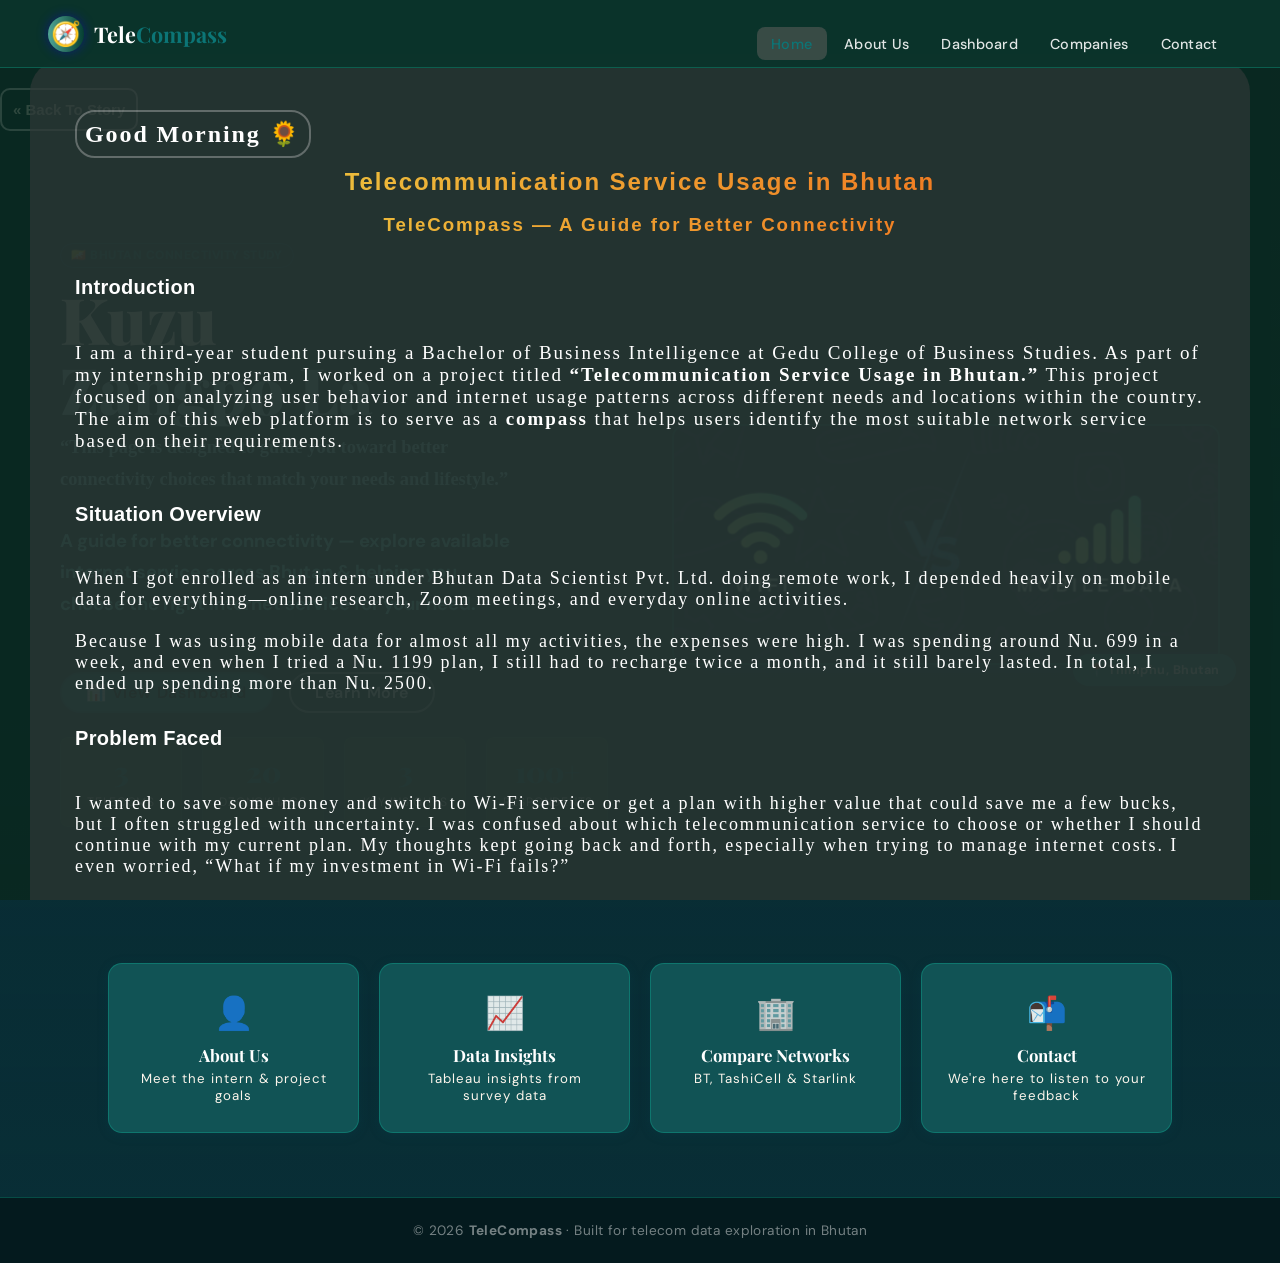
==== commit fc399f14: "Add files via upload" ====
--- a/html.html
+++ b/html.html
@@ -15,13 +15,10 @@
   </head>
 
   <body>
-  <!-- ══════════════ ☰ (menu icon) ══════════════ -->
-  <div class="page-bg">
-    <button class="nav-toggle" id="navToggle" aria-label="Toggle menu">
-      <span></span><span></span><span></span>
-    </button>
 
     <!-- ══════════════ NAVBAR ══════════════ -->
+     <div class="page-bg">
+      
     <!-- The main navigation section of your website -->
     <nav id="mainNav">
       <!-- display the logo -->
@@ -47,6 +44,13 @@
           <li><button type="button" onclick="showPage('company')" id="nav-company">Companies</button></li>
           <li><button type="button" onclick="showPage('contact')" id="nav-contact">Contact</button></li>
       </ul>
+
+        <!-- ══════════════ ☰ (menu icon) ══════════════ -->
+      
+      <button class="nav-toggle" id="navToggle" aria-label="Toggle menu">
+        <span></span><span></span><span></span>
+      </button>
+
     </nav>
 
 
@@ -55,7 +59,7 @@
     <div class="intro-box">
   <section>
           <div class="story">
-          <h2 style="font-size:20px; font-family: italic; color:var(--white); border:2px solid rgb(246, 240, 240, 0.3); display: inline-block;border-radius:20px; padding:0.5rem;" id="greeting"></h2>
+          <h2 style="font-size: clamp(1.5rem, 0.7vw, 3rem); font-family: italic; color:var(--white); border:2px solid rgb(246, 240, 240, 0.3); display: inline-block;border-radius:20px; padding:0.5rem;" id="greeting"></h2>
 
             <h1 class="story-title">Telecommunication Service Usage in Bhutan</h1>
             <h3 class="story-title">TeleCompass — A Guide for Better Connectivity</h3>
@@ -113,7 +117,6 @@
   <button class="returnback" onclick="goBackToStory()">« Back To Story</button>
 </div>
 
-
   <!-- container for homepage -->
       <div class="page active" id="page-home">
         <!-- the outermost box -->
@@ -127,7 +130,7 @@
               <!-- "badge" class - badge like icon on every section -->
               <span class="badge" style="margin-bottom:1rem; display:inline-block;">🇧🇹 Bhutan Connectivity Study</span><br>
               <h1>Kuzu <em>Zangpo La</em></h1> 
-              <p style= "color:#74edeb;font-weight:bold;"class="subtitle";><strong style="font-family:italic;color:rgb(147, 237, 237);font-weight:bolder;">“This page is designed to guide you toward better connectivity choices that match your needs and lifestyle.”</strong><br><br>A guide for better connectivity — explore available internet service across Bhutan &amp; helping you choose the right internet service for your need.</p>
+              <p style= "color:#74edeb;font-weight:bold;"class="subtitle"><strong style="font-family:italic;color:rgb(147, 237, 237);font-weight:bolder;">“This page is designed to guide you toward better connectivity choices that match your needs and lifestyle.”</strong><br><br>A guide for better connectivity — explore available internet service across Bhutan &amp; helping you choose the right internet service for your need.</p>
               <div style="display:flex; gap:1rem; flex-wrap:wrap;">
                 <!-- the small buttons on the homepage -->
                 <button class="btn btn-gold" onclick="showPage('dashboard')">📊 View Dashboard</button>
@@ -157,7 +160,9 @@
                 </div>
               </div>
             </div>
+            
           <div class="hero-image">
+
             <!-- wifi vs data img.png -->
               <img src="img3.png" alt="teleBhutan">
               <!-- 📍 Thimphu, Bhutan -->
